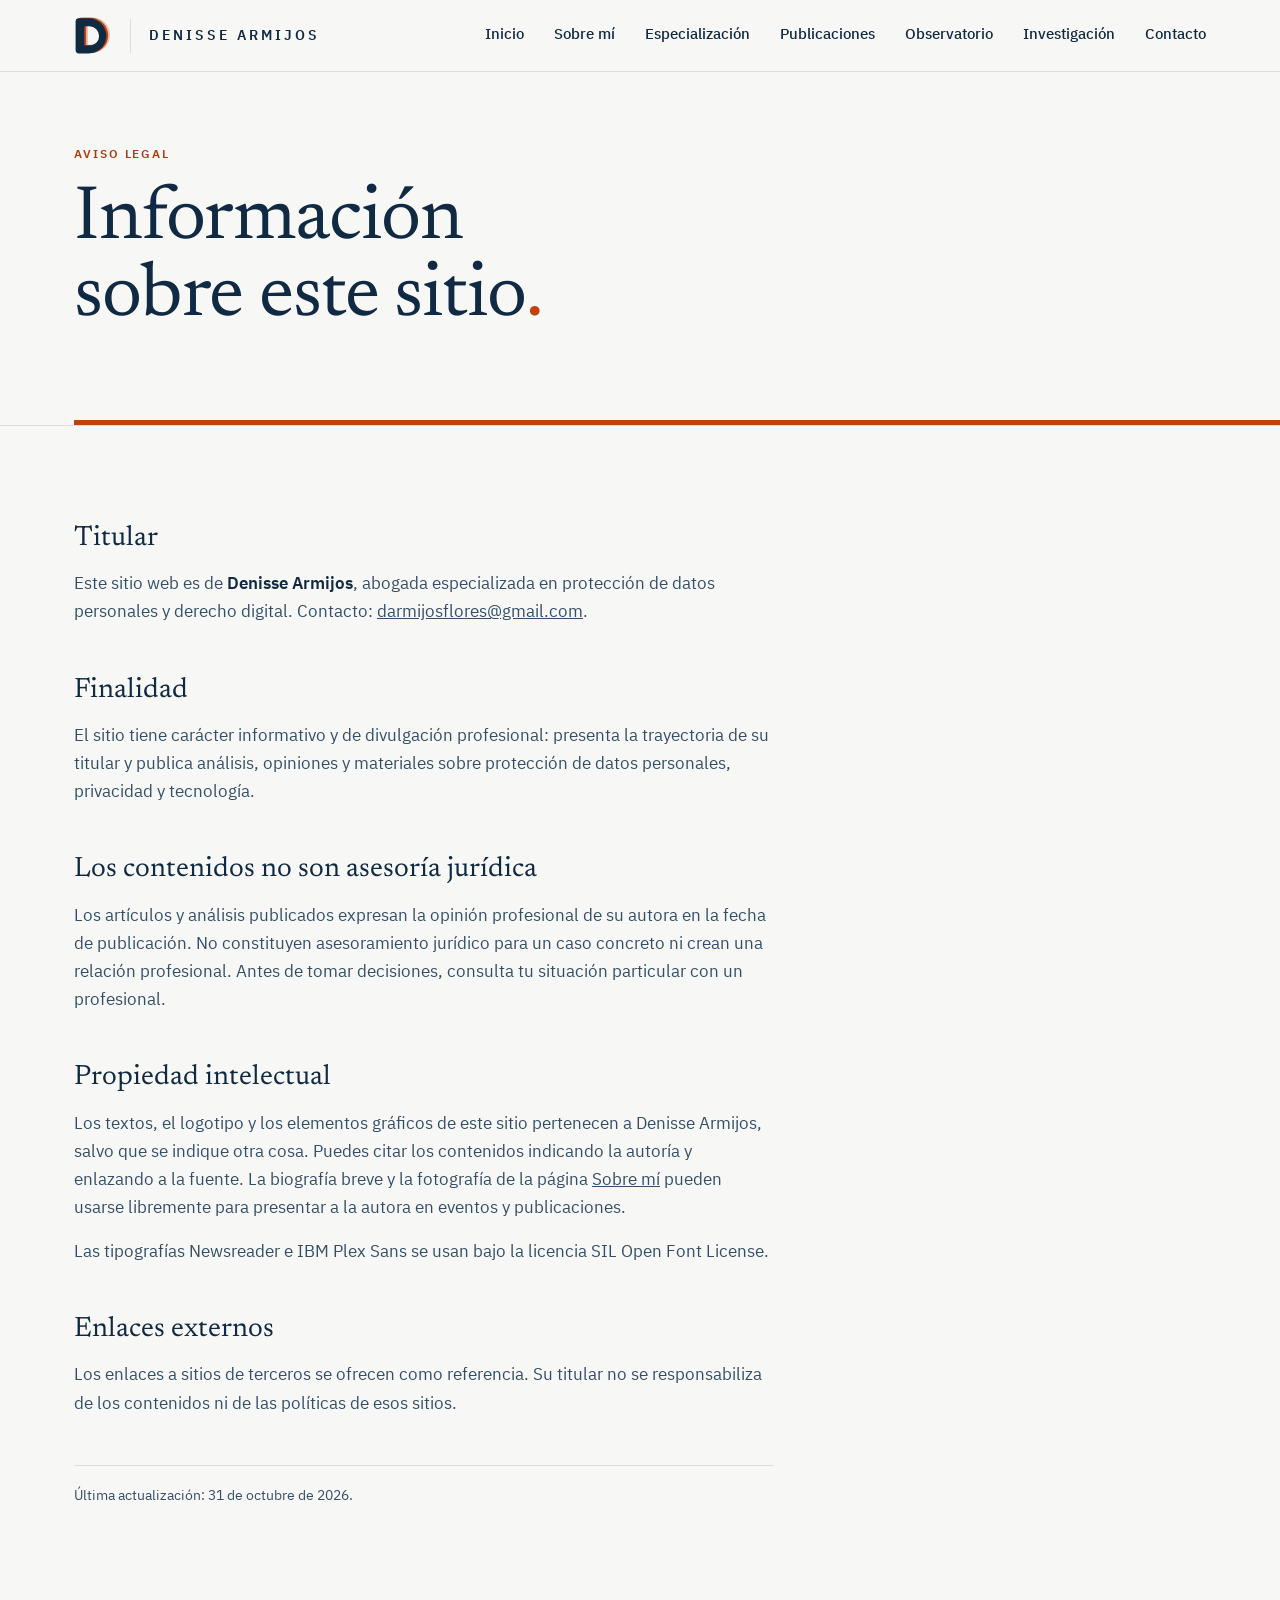
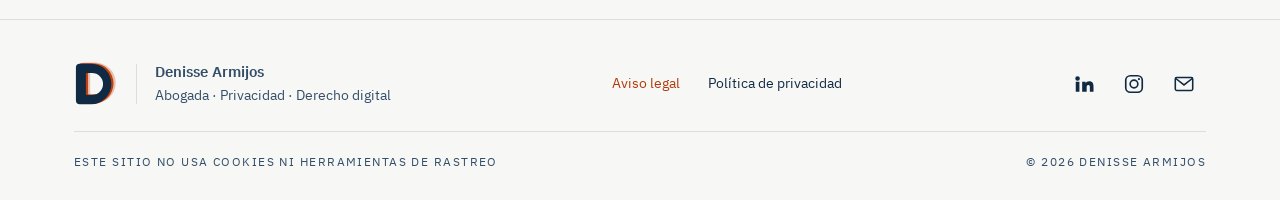
==== aviso-legal.html @ 1ebded06 "Rediseño: páginas separadas por sección y animación al hacer scroll - Nueva portada según la maqueta" ====
<!doctype html>
<html lang="es">
<head>
<meta charset="utf-8">
<meta name="viewport" content="width=device-width, initial-scale=1, viewport-fit=cover">
<title>Aviso legal · Denisse Armijos</title>
<meta name="description" content="Información legal sobre el sitio web de Denisse Armijos: titularidad, finalidad, propiedad intelectual y enlaces.">
<meta name="author" content="Denisse Armijos">
<meta name="theme-color" content="#102A43">
<meta property="og:type" content="website">
<meta property="og:title" content="Aviso legal · Denisse Armijos">
<meta property="og:description" content="Información legal sobre el sitio web de Denisse Armijos: titularidad, finalidad, propiedad intelectual y enlaces.">
<meta property="og:url" content="https://darmijosflores.github.io/aviso-legal.html">
<meta property="og:image" content="https://darmijosflores.github.io/og-image.png">
<meta property="og:locale" content="es_EC">
<meta name="twitter:card" content="summary_large_image">
<link rel="canonical" href="https://darmijosflores.github.io/aviso-legal.html">
<link rel="stylesheet" href="fonts.css">
<link rel="stylesheet" href="styles.css">
<link rel="icon" href="favicon.svg" type="image/svg+xml">
<link rel="apple-touch-icon" href="apple-touch-icon.png">
<script>if('IntersectionObserver' in window && !matchMedia('(prefers-reduced-motion: reduce)').matches) document.documentElement.classList.add('anim');</script>
<style>.legal-doc { max-width: 70ch; }
.legal-doc h2 { font-family: var(--display); font-weight: 400; font-size: 28px; line-height: 1.2; margin: 48px 0 14px; }
.legal-doc h2:first-child { margin-top: 0; }
.legal-doc p, .legal-doc li { color: var(--texto-2); }
.legal-doc p { margin: 0 0 16px; }
.legal-doc ul { margin: 0 0 16px; padding-left: 20px; }
.legal-doc strong { color: var(--tinta); font-weight: 600; }
.legal-doc .upd { font-size: 14px; margin-top: 48px; padding-top: 18px; border-top: 1px solid var(--niebla); }
.summary { background: var(--blanco); border: 1px solid var(--niebla); border-left: 4px solid var(--senal); padding: 24px 28px; margin-bottom: 48px; }
.summary .kicker { display: block; margin-bottom: 10px; }
.summary ul { margin: 0; padding-left: 20px; }
.summary li { color: var(--tinta); margin-bottom: 6px; }
</style>
</head>
<body>
<svg width="0" height="0" style="position:absolute" aria-hidden="true">
  <symbol id="logo-d" viewBox="90 68 245 252">
    <path style="fill:var(--d2,#E7C0AF)" fill-rule="evenodd" transform="translate(24,-6)" d="M122 83 H185 A113.5 113.5 0 0 1 185 310 H122 A22 22 0 0 1 100 288 V105 A22 22 0 0 1 122 83 Z M162 135 H190 A62 62 0 0 1 190 259 H162 A6 6 0 0 1 156 253 V141 A6 6 0 0 1 162 135 Z"/>
    <path style="fill:var(--d1,#C2410C)" fill-rule="evenodd" transform="translate(12,-3)" d="M122 83 H185 A113.5 113.5 0 0 1 185 310 H122 A22 22 0 0 1 100 288 V105 A22 22 0 0 1 122 83 Z M162 135 H190 A62 62 0 0 1 190 259 H162 A6 6 0 0 1 156 253 V141 A6 6 0 0 1 162 135 Z"/>
    <path fill="currentColor" fill-rule="evenodd" d="M122 83 H185 A113.5 113.5 0 0 1 185 310 H122 A22 22 0 0 1 100 288 V105 A22 22 0 0 1 122 83 Z M162 135 H190 A62 62 0 0 1 190 259 H162 A6 6 0 0 1 156 253 V141 A6 6 0 0 1 162 135 Z"/>
  </symbol>
  <symbol id="arrow" viewBox="0 0 28 14"><path d="M0 7h26M20 1l6 6-6 6" fill="none" stroke="currentColor" stroke-width="1.6"/></symbol>
  <symbol id="cal" viewBox="0 0 18 18"><rect x="1.5" y="3" width="15" height="13" fill="none" stroke="currentColor" stroke-width="1.3"/><path d="M1.5 7h15M5.5 1v4M12.5 1v4" stroke="currentColor" stroke-width="1.3"/></symbol>
  <symbol id="mail" viewBox="0 0 24 24"><rect x="2.5" y="5" width="19" height="14" rx="1.5" fill="none" stroke="currentColor" stroke-width="1.7"/><path d="M3 6l9 7 9-7" fill="none" stroke="currentColor" stroke-width="1.7"/></symbol>
  <symbol id="linkedin" viewBox="0 0 24 24"><path fill="currentColor" d="M4.98 3.5a2.5 2.5 0 1 1 0 5 2.5 2.5 0 0 1 0-5zM3 9.5h4v11H3zM10 9.5h3.8v1.6h.06c.53-1 1.83-2.06 3.76-2.06 4.02 0 4.76 2.6 4.76 6v5.46h-4v-4.84c0-1.16-.02-2.64-1.6-2.64-1.62 0-1.86 1.26-1.86 2.56v4.92H10z"/></symbol>
  <symbol id="instagram" viewBox="0 0 24 24"><rect x="3" y="3" width="18" height="18" rx="5" fill="none" stroke="currentColor" stroke-width="1.8"/><circle cx="12" cy="12" r="4.2" fill="none" stroke="currentColor" stroke-width="1.8"/><circle cx="17.4" cy="6.6" r="1.2" fill="currentColor"/></symbol>
  <symbol id="copy" viewBox="0 0 24 24"><rect x="8" y="8" width="13" height="13" fill="none" stroke="currentColor" stroke-width="1.7"/><path d="M16 8V3H3v13h5" fill="none" stroke="currentColor" stroke-width="1.7"/></symbol>
  <symbol id="i-datos-personales" viewBox="0 0 100 100"><g style="fill:var(--ic-fill,#C2410C)" transform="translate(3,-3)"><rect x="24" y="38" width="24" height="28" rx="4"/></g><g style="fill:none;stroke:var(--ic-line,#102A43);stroke-width:4.5;stroke-linecap:round;stroke-linejoin:round"><rect x="16" y="26" width="68" height="48" rx="8"/><circle cx="36" cy="45" r="7"/><path d="M26 64 Q36 52 46 64"/><path d="M57 42 H74 M57 52 H74 M57 62 H67"/></g></symbol>
  <symbol id="i-politica-por-capas" viewBox="0 0 100 100"><g style="fill:var(--ic-fill,#C2410C)" transform="translate(3,-3)"><rect x="34" y="18" width="40" height="50" rx="6"/></g><g style="fill:none;stroke:var(--ic-line,#102A43);stroke-width:4.5;stroke-linecap:round;stroke-linejoin:round"><path d="M34 26 V24 a6 6 0 0 1 6 -6 H68 a6 6 0 0 1 6 6 V62 a6 6 0 0 1 -6 6 H66"/><rect x="26" y="26" width="40" height="54" rx="6"/><path d="M34 40 H58 M34 50 H58 M34 60 H50"/></g></symbol>
  <symbol id="i-base-legal" viewBox="0 0 100 100"><g style="fill:var(--ic-fill,#C2410C)" transform="translate(3,-3)"><rect x="30" y="62" width="40" height="18" rx="4"/></g><g style="fill:none;stroke:var(--ic-line,#102A43);stroke-width:4.5;stroke-linecap:round;stroke-linejoin:round"><path d="M64 16 H32 a6 6 0 0 0 -6 6 V78 a6 6 0 0 0 6 6 H68 a6 6 0 0 0 6 -6 V26 Z M64 16 V26 H74"/><path d="M56 30 C54 26 44 26 44 31 C44 36 56 36 56 41 C56 45 52 47 48 47"/><path d="M44 54 C46 58 56 58 56 53 C56 48 44 48 44 43 C44 39 48 37 52 37"/><path d="M36 72 H64"/></g></symbol>
  <symbol id="i-evidencia" viewBox="0 0 100 100"><g style="fill:var(--ic-fill,#C2410C)" transform="translate(3,-3)"><circle cx="51" cy="54" r="15"/></g><g style="fill:none;stroke:var(--ic-line,#102A43);stroke-width:4.5;stroke-linecap:round;stroke-linejoin:round"><path d="M16 76 V28 a6 6 0 0 1 6 -6 H38 L46 30 H78 a6 6 0 0 1 6 6 V76 a6 6 0 0 1 -6 6 H22 a6 6 0 0 1 -6 -6 Z"/><path d="M40 54 L48 62 L64 44"/></g></symbol>
  <symbol id="i-evaluacion-de-impacto" viewBox="0 0 100 100"><g style="fill:var(--ic-fill,#C2410C)" transform="translate(3,-3)"><path d="M50 68 L18 68 A32 32 0 0 1 27.4 45.4 Z"/></g><g style="fill:none;stroke:var(--ic-line,#102A43);stroke-width:4.5;stroke-linecap:round;stroke-linejoin:round"><path d="M18 68 A32 32 0 0 1 82 68"/><path d="M50 68 L68 42"/><circle cx="50" cy="68" r="4"/><path d="M50 36 V42 M73 45 L69 49"/></g></symbol>
  <symbol id="i-riesgo" viewBox="0 0 100 100"><g style="fill:var(--ic-fill,#C2410C)" transform="translate(3,-3)"><path d="M32 60 H68 L78 78 H22 Z"/></g><g style="fill:none;stroke:var(--ic-line,#102A43);stroke-width:4.5;stroke-linecap:round;stroke-linejoin:round"><path d="M50 16 L86 80 H14 Z"/><path d="M50 38 V56 M50 68 V68.5"/></g></symbol>
  <symbol id="i-contrato-con-encargado" viewBox="0 0 100 100"><g style="fill:var(--ic-fill,#C2410C)" transform="translate(3,-3)"><rect x="54" y="30" width="32" height="44" rx="5"/></g><g style="fill:none;stroke:var(--ic-line,#102A43);stroke-width:4.5;stroke-linecap:round;stroke-linejoin:round"><rect x="14" y="26" width="32" height="44" rx="5"/><rect x="54" y="30" width="32" height="44" rx="5"/><path d="M21 38 H39 M21 47 H39 M61 42 H79 M61 51 H79"/><path d="M38 62 Q50 80 62 66"/></g></symbol>
  <symbol id="i-inteligencia-artificial" viewBox="0 0 100 100"><g style="fill:var(--ic-fill,#C2410C)" transform="translate(3,-3)"><rect x="30" y="30" width="40" height="40" rx="6"/></g><g style="fill:none;stroke:var(--ic-line,#102A43);stroke-width:4.5;stroke-linecap:round;stroke-linejoin:round"><rect x="30" y="30" width="40" height="40" rx="6"/><rect x="41" y="41" width="18" height="18" rx="3"/><path d="M40 30 V20 M50 30 V20 M60 30 V20 M40 70 V80 M50 70 V80 M60 70 V80 M30 40 H20 M30 50 H20 M30 60 H20 M70 40 H80 M70 50 H80 M70 60 H80"/></g></symbol>
  <symbol id="i-ciberseguridad" viewBox="0 0 100 100"><g style="fill:var(--ic-fill,#C2410C)" transform="translate(3,-3)"><circle cx="34" cy="50" r="14"/></g><g style="fill:none;stroke:var(--ic-line,#102A43);stroke-width:4.5;stroke-linecap:round;stroke-linejoin:round"><circle cx="34" cy="50" r="14"/><circle cx="34" cy="50" r="4"/><path d="M48 50 H84 M72 50 V62 M82 50 V58"/></g></symbol>
  <symbol id="i-conectividad" viewBox="0 0 100 100"><g style="fill:var(--ic-fill,#C2410C)" transform="translate(3,-3)"><path d="M45 58 L40 80 H60 L55 58 Z"/></g><g style="fill:none;stroke:var(--ic-line,#102A43);stroke-width:4.5;stroke-linecap:round;stroke-linejoin:round"><circle cx="50" cy="34" r="5"/><path d="M50 40 L38 84 M50 40 L62 84 M42 70 H58"/><path d="M38 22 C32 28 32 40 38 46 M30 15 C20 25 20 43 30 53 M62 22 C68 28 68 40 62 46 M70 15 C80 25 80 43 70 53"/></g></symbol>
  <symbol id="i-resolucion-de-autoridad" viewBox="0 0 100 100"><g style="fill:var(--ic-fill,#C2410C)" transform="translate(3,-3)"><circle cx="62" cy="68" r="11"/></g><g style="fill:none;stroke:var(--ic-line,#102A43);stroke-width:4.5;stroke-linecap:round;stroke-linejoin:round"><path d="M64 16 H32 a6 6 0 0 0 -6 6 V78 a6 6 0 0 0 6 6 H68 a6 6 0 0 0 6 -6 V26 Z M64 16 V26 H74"/><path d="M34 34 H56 M34 44 H66 M34 54 H58"/><circle cx="62" cy="68" r="11"/><path d="M57 68 L61 72 L68 64"/></g></symbol>
  <symbol id="i-analisis" viewBox="0 0 100 100"><g style="fill:var(--ic-fill,#C2410C)" transform="translate(3,-3)"><circle cx="42" cy="42" r="18"/></g><g style="fill:none;stroke:var(--ic-line,#102A43);stroke-width:4.5;stroke-linecap:round;stroke-linejoin:round"><circle cx="42" cy="42" r="22"/><path d="M58 58 L82 82 M32 38 a11 11 0 0 1 11 -9"/></g></symbol>
</svg>

<a class="skip" href="#contenido">Saltar al contenido</a>
<header class="site" id="top">
  <div class="wrap">
    <a class="brand" href="./" aria-label="Denisse Armijos, inicio">
      <svg class="mark" aria-hidden="true"><use href="#logo-d"/></svg>
      <span class="sep" aria-hidden="true"></span>
      <span class="name">Denisse Armijos</span>
    </a>
    <nav class="main" aria-label="Principal">
      <a href="./">Inicio</a>
      <a href="perfil.html">Sobre mí</a>
      <a href="especializacion.html">Especialización</a>
      <a href="publicaciones.html">Publicaciones</a>
      <a href="observatorio.html">Observatorio</a>
      <a href="investigacion.html">Investigación</a>
      <a href="contacto.html">Contacto</a>
    </nav>
    <button class="menu-btn" id="menu-btn" type="button" aria-label="Abrir menú" aria-expanded="false" aria-controls="mobile-nav">
      <svg viewBox="0 0 28 20" aria-hidden="true"><path d="M0 1h28M0 10h28M0 19h28" stroke="currentColor" stroke-width="2"/></svg>
    </button>
  </div>
  <nav class="mobile-nav" id="mobile-nav" aria-label="Menú móvil">
    <div class="wrap">
      <a href="./">Inicio</a>
      <a href="perfil.html">Sobre mí</a>
      <a href="especializacion.html">Especialización</a>
      <a href="publicaciones.html">Publicaciones</a>
      <a href="observatorio.html">Observatorio</a>
      <a href="investigacion.html">Investigación</a>
      <a href="contacto.html">Contacto</a>
    </div>
  </nav>
</header>

<main id="contenido">
<section class="masthead">
    <div class="wrap">
      <span class="kicker">Aviso legal</span>
      <h1>Información sobre este sitio<span class="punto">.</span></h1>
    </div>
    <div class="rule" aria-hidden="true"></div>
  </section>

  <section class="sec">
    <div class="wrap">
      <div class="legal-doc">
        <h2>Titular</h2>
        <p>Este sitio web es de <strong>Denisse Armijos</strong>, abogada especializada en protección de datos personales y derecho digital. Contacto: <a href="mailto:darmijosflores@gmail.com">darmijosflores@gmail.com</a>.</p>

        <h2>Finalidad</h2>
        <p>El sitio tiene carácter informativo y de divulgación profesional: presenta la trayectoria de su titular y publica análisis, opiniones y materiales sobre protección de datos personales, privacidad y tecnología.</p>

        <h2>Los contenidos no son asesoría jurídica</h2>
        <p>Los artículos y análisis publicados expresan la opinión profesional de su autora en la fecha de publicación. No constituyen asesoramiento jurídico para un caso concreto ni crean una relación profesional. Antes de tomar decisiones, consulta tu situación particular con un profesional.</p>

        <h2>Propiedad intelectual</h2>
        <p>Los textos, el logotipo y los elementos gráficos de este sitio pertenecen a Denisse Armijos, salvo que se indique otra cosa. Puedes citar los contenidos indicando la autoría y enlazando a la fuente. La biografía breve y la fotografía de la página <a href="perfil.html#medios">Sobre mí</a> pueden usarse libremente para presentar a la autora en eventos y publicaciones.</p>
        <p>Las tipografías Newsreader e IBM Plex Sans se usan bajo la licencia SIL Open Font License.</p>

        <h2>Enlaces externos</h2>
        <p>Los enlaces a sitios de terceros se ofrecen como referencia. Su titular no se responsabiliza de los contenidos ni de las políticas de esos sitios.</p>

        <p class="upd">Última actualización: 31 de octubre de 2026.</p>
      </div>
    </div>
  </section>
</main>

<footer class="site">
  <div class="wrap">
    <a class="f-brand" href="./" aria-label="Denisse Armijos, inicio">
      <svg class="mark" aria-hidden="true"><use href="#logo-d"/></svg>
      <span class="sep" aria-hidden="true"></span>
      <span><strong>Denisse Armijos</strong><span>Abogada · Privacidad · Derecho digital</span></span>
    </a>
    <nav class="f-links" aria-label="Información legal">
      <a href="aviso-legal.html" aria-current="page">Aviso legal</a>
      <a href="privacidad.html">Política de privacidad</a>
    </nav>
    <div class="f-social">
      <a href="https://www.linkedin.com/in/darmijos/" target="_blank" rel="noopener" aria-label="LinkedIn de Denisse Armijos"><svg aria-hidden="true"><use href="#linkedin"/></svg></a>
      <a href="https://www.instagram.com/denissearmijospdp/" target="_blank" rel="noopener" aria-label="Instagram de Denisse Armijos"><svg aria-hidden="true"><use href="#instagram"/></svg></a>
      <a href="mailto:darmijosflores@gmail.com" aria-label="Escribir a Denisse Armijos"><svg aria-hidden="true"><use href="#mail"/></svg></a>
    </div>
    <div class="f-note"><span>Este sitio no usa cookies ni herramientas de rastreo</span><span>© 2026 Denisse Armijos</span></div>
  </div>
</footer>

<script src="site.js" defer></script>
</body>
</html>
---- fonts.css ----
/* Tipografías alojadas en el propio sitio: no se conecta a servicios de terceros. Licencia SIL Open Font License 1.1. */
@font-face {
  font-family: 'Newsreader';
  font-style: normal;
  font-weight: 400;
  font-display: swap;
  src: url(fonts/newsreader-latin-ext-400-normal.woff2) format('woff2');
  unicode-range: U+0100-02AF,U+0304,U+0308,U+0329,U+1E00-1E9F,U+1EF2-1EFF,U+2020,U+20A0-20AB,U+20AD-20C0,U+2113,U+2C60-2C7F,U+A720-A7FF;
}
@font-face {
  font-family: 'Newsreader';
  font-style: normal;
  font-weight: 400;
  font-display: swap;
  src: url(fonts/newsreader-latin-400-normal.woff2) format('woff2');
  unicode-range: U+0000-00FF,U+0131,U+0152-0153,U+02BB-02BC,U+02C6,U+02DA,U+02DC,U+0304,U+0308,U+0329,U+2000-206F,U+2074,U+20AC,U+2122,U+2191,U+2193,U+2212,U+2215,U+FEFF,U+FFFD;
}
@font-face {
  font-family: 'Newsreader';
  font-style: normal;
  font-weight: 500;
  font-display: swap;
  src: url(fonts/newsreader-latin-ext-500-normal.woff2) format('woff2');
  unicode-range: U+0100-02AF,U+0304,U+0308,U+0329,U+1E00-1E9F,U+1EF2-1EFF,U+2020,U+20A0-20AB,U+20AD-20C0,U+2113,U+2C60-2C7F,U+A720-A7FF;
}
@font-face {
  font-family: 'Newsreader';
  font-style: normal;
  font-weight: 500;
  font-display: swap;
  src: url(fonts/newsreader-latin-500-normal.woff2) format('woff2');
  unicode-range: U+0000-00FF,U+0131,U+0152-0153,U+02BB-02BC,U+02C6,U+02DA,U+02DC,U+0304,U+0308,U+0329,U+2000-206F,U+2074,U+20AC,U+2122,U+2191,U+2193,U+2212,U+2215,U+FEFF,U+FFFD;
}
@font-face {
  font-family: 'Newsreader';
  font-style: normal;
  font-weight: 600;
  font-display: swap;
  src: url(fonts/newsreader-latin-ext-600-normal.woff2) format('woff2');
  unicode-range: U+0100-02AF,U+0304,U+0308,U+0329,U+1E00-1E9F,U+1EF2-1EFF,U+2020,U+20A0-20AB,U+20AD-20C0,U+2113,U+2C60-2C7F,U+A720-A7FF;
}
@font-face {
  font-family: 'Newsreader';
  font-style: normal;
  font-weight: 600;
  font-display: swap;
  src: url(fonts/newsreader-latin-600-normal.woff2) format('woff2');
  unicode-range: U+0000-00FF,U+0131,U+0152-0153,U+02BB-02BC,U+02C6,U+02DA,U+02DC,U+0304,U+0308,U+0329,U+2000-206F,U+2074,U+20AC,U+2122,U+2191,U+2193,U+2212,U+2215,U+FEFF,U+FFFD;
}
@font-face {
  font-family: 'Newsreader';
  font-style: italic;
  font-weight: 400;
  font-display: swap;
  src: url(fonts/newsreader-latin-ext-400-italic.woff2) format('woff2');
  unicode-range: U+0100-02AF,U+0304,U+0308,U+0329,U+1E00-1E9F,U+1EF2-1EFF,U+2020,U+20A0-20AB,U+20AD-20C0,U+2113,U+2C60-2C7F,U+A720-A7FF;
}
@font-face {
  font-family: 'Newsreader';
  font-style: italic;
  font-weight: 400;
  font-display: swap;
  src: url(fonts/newsreader-latin-400-italic.woff2) format('woff2');
  unicode-range: U+0000-00FF,U+0131,U+0152-0153,U+02BB-02BC,U+02C6,U+02DA,U+02DC,U+0304,U+0308,U+0329,U+2000-206F,U+2074,U+20AC,U+2122,U+2191,U+2193,U+2212,U+2215,U+FEFF,U+FFFD;
}
@font-face {
  font-family: 'Newsreader';
  font-style: italic;
  font-weight: 500;
  font-display: swap;
  src: url(fonts/newsreader-latin-ext-500-italic.woff2) format('woff2');
  unicode-range: U+0100-02AF,U+0304,U+0308,U+0329,U+1E00-1E9F,U+1EF2-1EFF,U+2020,U+20A0-20AB,U+20AD-20C0,U+2113,U+2C60-2C7F,U+A720-A7FF;
}
@font-face {
  font-family: 'Newsreader';
  font-style: italic;
  font-weight: 500;
  font-display: swap;
  src: url(fonts/newsreader-latin-500-italic.woff2) format('woff2');
  unicode-range: U+0000-00FF,U+0131,U+0152-0153,U+02BB-02BC,U+02C6,U+02DA,U+02DC,U+0304,U+0308,U+0329,U+2000-206F,U+2074,U+20AC,U+2122,U+2191,U+2193,U+2212,U+2215,U+FEFF,U+FFFD;
}
@font-face {
  font-family: 'IBM Plex Sans';
  font-style: normal;
  font-weight: 400;
  font-display: swap;
  src: url(fonts/ibm-plex-sans-latin-ext-400-normal.woff2) format('woff2');
  unicode-range: U+0100-02AF,U+0304,U+0308,U+0329,U+1E00-1E9F,U+1EF2-1EFF,U+2020,U+20A0-20AB,U+20AD-20C0,U+2113,U+2C60-2C7F,U+A720-A7FF;
}
@font-face {
  font-family: 'IBM Plex Sans';
  font-style: normal;
  font-weight: 400;
  font-display: swap;
  src: url(fonts/ibm-plex-sans-latin-400-normal.woff2) format('woff2');
  unicode-range: U+0000-00FF,U+0131,U+0152-0153,U+02BB-02BC,U+02C6,U+02DA,U+02DC,U+0304,U+0308,U+0329,U+2000-206F,U+2074,U+20AC,U+2122,U+2191,U+2193,U+2212,U+2215,U+FEFF,U+FFFD;
}
@font-face {
  font-family: 'IBM Plex Sans';
  font-style: normal;
  font-weight: 500;
  font-display: swap;
  src: url(fonts/ibm-plex-sans-latin-ext-500-normal.woff2) format('woff2');
  unicode-range: U+0100-02AF,U+0304,U+0308,U+0329,U+1E00-1E9F,U+1EF2-1EFF,U+2020,U+20A0-20AB,U+20AD-20C0,U+2113,U+2C60-2C7F,U+A720-A7FF;
}
@font-face {
  font-family: 'IBM Plex Sans';
  font-style: normal;
  font-weight: 500;
  font-display: swap;
  src: url(fonts/ibm-plex-sans-latin-500-normal.woff2) format('woff2');
  unicode-range: U+0000-00FF,U+0131,U+0152-0153,U+02BB-02BC,U+02C6,U+02DA,U+02DC,U+0304,U+0308,U+0329,U+2000-206F,U+2074,U+20AC,U+2122,U+2191,U+2193,U+2212,U+2215,U+FEFF,U+FFFD;
}
@font-face {
  font-family: 'IBM Plex Sans';
  font-style: normal;
  font-weight: 600;
  font-display: swap;
  src: url(fonts/ibm-plex-sans-latin-ext-600-normal.woff2) format('woff2');
  unicode-range: U+0100-02AF,U+0304,U+0308,U+0329,U+1E00-1E9F,U+1EF2-1EFF,U+2020,U+20A0-20AB,U+20AD-20C0,U+2113,U+2C60-2C7F,U+A720-A7FF;
}
@font-face {
  font-family: 'IBM Plex Sans';
  font-style: normal;
  font-weight: 600;
  font-display: swap;
  src: url(fonts/ibm-plex-sans-latin-600-normal.woff2) format('woff2');
  unicode-range: U+0000-00FF,U+0131,U+0152-0153,U+02BB-02BC,U+02C6,U+02DA,U+02DC,U+0304,U+0308,U+0329,U+2000-206F,U+2074,U+20AC,U+2122,U+2191,U+2193,U+2212,U+2215,U+FEFF,U+FFFD;
}
@font-face {
  font-family: 'IBM Plex Sans';
  font-style: italic;
  font-weight: 400;
  font-display: swap;
  src: url(fonts/ibm-plex-sans-latin-ext-400-italic.woff2) format('woff2');
  unicode-range: U+0100-02AF,U+0304,U+0308,U+0329,U+1E00-1E9F,U+1EF2-1EFF,U+2020,U+20A0-20AB,U+20AD-20C0,U+2113,U+2C60-2C7F,U+A720-A7FF;
}
@font-face {
  font-family: 'IBM Plex Sans';
  font-style: italic;
  font-weight: 400;
  font-display: swap;
  src: url(fonts/ibm-plex-sans-latin-400-italic.woff2) format('woff2');
  unicode-range: U+0000-00FF,U+0131,U+0152-0153,U+02BB-02BC,U+02C6,U+02DA,U+02DC,U+0304,U+0308,U+0329,U+2000-206F,U+2074,U+20AC,U+2122,U+2191,U+2193,U+2212,U+2215,U+FEFF,U+FFFD;
}
---- styles.css ----
/* Estilos compartidos — marca Denisse Armijos
   Fondo papel, azul tinta para textos y bloques, un solo acento naranja ladrillo.
   Títulos en Newsreader, textos e interfaz en IBM Plex Sans. */
:root {
  --tinta: #102A43;        /* azul: textos, logotipo, bloques */
  --papel: #F7F7F5;        /* fondos */
  --senal: #C2410C;        /* naranja ladrillo: acento */
  --senal-texto: #B23A0A;  /* naranja para textos pequeños sobre claro */
  --senal-claro: #E8692F;  /* naranja sobre fondo azul */
  --senal-suave: #F4A27A;  /* etiquetas pequeñas sobre fondo azul */
  --niebla: #D9DEE3;       /* líneas y bordes */
  --blanco: #FFFFFF;
  --texto-2: #334E68;      /* texto secundario sobre claro */
  --texto-azul-2: #BCCCDC; /* texto secundario sobre azul */

  --display: "Newsreader", Georgia, "Times New Roman", serif;
  --body: "IBM Plex Sans", Arial, "Helvetica Neue", sans-serif;
  --max: 1180px;
  --gutter: max(24px, env(safe-area-inset-left, 0px));
  color-scheme: light;
}

* { box-sizing: border-box; }
img { max-width: 100%; display: block; }
[hidden] { display: none !important; }
html { scroll-behavior: smooth; }
body { margin: 0; background: var(--papel); color: var(--tinta); font-family: var(--body); font-size: 17px; line-height: 1.65; -webkit-font-smoothing: antialiased; }
a { color: inherit; }
a:focus-visible, button:focus-visible { outline: 2px solid var(--senal); outline-offset: 3px; }
.skip { position: absolute; left: -9999px; top: 0; background: var(--tinta); color: var(--papel); padding: 10px 16px; z-index: 50; }
.skip:focus { left: 16px; top: 16px; }

.wrap { max-width: var(--max); margin: 0 auto; padding-left: max(24px, env(safe-area-inset-left, 0px)); padding-right: max(24px, env(safe-area-inset-right, 0px)); }
@media (max-width: 480px) { .wrap { padding-left: max(16px, env(safe-area-inset-left, 0px)); padding-right: max(16px, env(safe-area-inset-right, 0px)); } }

.kicker { font-family: var(--body); font-size: 12px; font-weight: 600; letter-spacing: .16em; text-transform: uppercase; color: var(--senal-texto); }
.date { display: inline-flex; align-items: center; gap: 10px; font-size: 13px; font-weight: 600; letter-spacing: .14em; text-transform: uppercase; color: var(--texto-2); }
.date svg { width: 18px; height: 18px; flex: none; }

/* Isotipo e iconos: sus colores se controlan con variables */
.mark { --d1: var(--senal); --d2: #E7C0AF; color: var(--tinta); }
.mark.on-dark { --d1: var(--senal); --d2: #69362A; color: var(--papel); }
.ico { width: 56px; height: 56px; flex: none; --ic-line: var(--tinta); --ic-fill: var(--senal); }

/* Enlace con flecha */
.more { display: inline-flex; align-items: center; gap: 12px; text-decoration: none; font-size: 15px; font-weight: 500; color: var(--senal-texto); border-bottom: 1px solid currentColor; padding-bottom: 3px; }
.more svg { width: 22px; height: 12px; transition: transform .2s; }
.more:hover svg { transform: translateX(4px); }
.on-blue .more, .more.light { color: var(--senal-suave); }

/* Botones */
.btn { font-family: var(--body); display: inline-flex; align-items: center; gap: 12px; font-size: 15px; font-weight: 600; text-decoration: none; background: var(--senal); color: var(--blanco); border: 1px solid var(--senal); padding: 14px 22px; cursor: pointer; }
.btn:hover { background: var(--senal-texto); border-color: var(--senal-texto); }
.btn.line { background: transparent; color: var(--tinta); border-color: var(--tinta); }
.btn.line:hover { background: var(--tinta); color: var(--papel); }
.btn.ghost { background: transparent; color: var(--papel); border-color: rgba(247,247,245,.75); }
.btn.ghost:hover { background: var(--papel); color: var(--tinta); }
.btn svg { width: 18px; height: 18px; flex: none; }
.btn svg.arr { width: 20px; height: 11px; }

/* ---------- Cabecera ---------- */
header.site { position: sticky; top: env(safe-area-inset-top, 0px); z-index: 30; background: var(--papel); border-bottom: 1px solid var(--niebla); }
header.site .wrap { display: flex; align-items: center; gap: 32px; padding-block: 16px; }
.brand { display: flex; align-items: center; gap: 18px; text-decoration: none; flex: none; }
.brand svg { width: 38px; height: 39px; }
.brand .sep { width: 1px; height: 34px; background: var(--niebla); }
.brand .name { font-family: var(--body); font-weight: 600; font-size: 14px; letter-spacing: .22em; text-transform: uppercase; white-space: nowrap; }
nav.main { display: flex; gap: 30px; margin-left: auto; }
nav.main a { white-space: nowrap; font-size: 15px; font-weight: 500; text-decoration: none; padding-block: 6px; border-bottom: 2px solid transparent; transition: color .2s, border-color .2s; }
nav.main a:hover { color: var(--senal-texto); }
nav.main a[aria-current] { color: var(--senal-texto); border-bottom-color: var(--senal); }
.menu-btn { display: none; background: none; border: 0; padding: 10px; margin: -6px -6px -6px auto; cursor: pointer; color: var(--tinta); }
.menu-btn svg { width: 28px; height: 20px; }
.mobile-nav { display: none; }
@media (max-width: 1100px) {
  nav.main { display: none; }
  .menu-btn { display: block; }
  .mobile-nav { border-top: 1px solid var(--niebla); }
  .mobile-nav.open { display: block; }
  .mobile-nav .wrap { display: grid; gap: 2px; padding-block: 10px 22px; }
  .mobile-nav a { font-family: var(--display); font-size: 24px; text-decoration: none; padding-block: 7px; }
  .mobile-nav a[aria-current] { color: var(--senal-texto); }
}
@media (max-width: 420px) { .brand { gap: 12px; } .brand svg { width: 32px; height: 33px; } .brand .name { font-size: 12px; letter-spacing: .18em; } }

/* ---------- Portada de páginas interiores ---------- */
.masthead { border-bottom: 1px solid var(--niebla); position: relative; overflow: hidden; }
.masthead .wrap { padding-block: 72px 88px; position: relative; }
.masthead .kicker { display: block; margin-bottom: 18px; }
.masthead h1 { font-family: var(--display); font-weight: 400; font-size: clamp(42px, 6vw, 76px); line-height: 1.02; letter-spacing: -.015em; margin: 0; max-width: 18ch; text-wrap: balance; }
.masthead h1 .punto { color: var(--senal); }
.masthead .intro { font-size: clamp(17px, 1.6vw, 20px); line-height: 1.55; color: var(--texto-2); max-width: 58ch; margin: 24px 0 0; }
.masthead .rule { position: absolute; left: var(--rule-left, 24px); right: 0; bottom: 0; height: 5px; background: var(--senal); }
@media (min-width: 1228px) { .masthead .rule { --rule-left: calc((100vw - var(--max)) / 2 + 24px); } }
@media (max-width: 640px) { .masthead .wrap { padding-block: 48px 64px; } .masthead .rule { height: 4px; --rule-left: 16px; } }

/* ---------- Encabezados de sección ---------- */
.sec { padding-block: 96px; }
.sec-head { display: flex; align-items: flex-end; justify-content: space-between; gap: 20px 32px; flex-wrap: wrap; margin-bottom: 44px; }
.sec-head .kicker { display: block; margin-bottom: 12px; }
.sec-head h2, .h2 { font-family: var(--display); font-weight: 400; font-size: clamp(32px, 3.8vw, 46px); line-height: 1.08; letter-spacing: -.01em; margin: 0; text-wrap: balance; }
@media (max-width: 640px) { .sec { padding-block: 64px; } .sec-head { margin-bottom: 32px; } }

/* ---------- Tarjetas de área ---------- */
.areas { display: grid; grid-template-columns: repeat(3, minmax(0, 1fr)); gap: 20px; }
.area { background: var(--blanco); border: 1px solid var(--niebla); padding: 26px 26px 28px; display: grid; grid-template-columns: 56px minmax(0, 1fr); gap: 4px 20px; align-content: start; min-width: 0; transition: border-color .2s, transform .2s; }
.area .ico { grid-row: span 2; }
.area h3 { font-family: var(--display); font-weight: 500; font-size: 23px; line-height: 1.18; margin: 0; text-wrap: balance; }
.area p { margin: 6px 0 0; font-size: 15px; line-height: 1.55; color: var(--texto-2); }
.area.dark { background: var(--tinta); border-color: var(--tinta); color: var(--papel); }
.area.dark .ico { --ic-line: var(--papel); --ic-fill: var(--senal-claro); }
.area.dark p { color: var(--texto-azul-2); }
a.area { text-decoration: none; }
a.area:hover { border-color: var(--senal); transform: translateY(-2px); }
@media (max-width: 980px) { .areas { grid-template-columns: repeat(2, minmax(0, 1fr)); } }
@media (max-width: 600px) { .areas { grid-template-columns: 1fr; gap: 14px; } .area { padding: 22px; grid-template-columns: 48px minmax(0, 1fr); } .area .ico { width: 48px; height: 48px; } }

/* ---------- Banda "Conversemos" ---------- */
.talk { background: var(--tinta); color: var(--papel); }
.talk .wrap { display: grid; grid-template-columns: auto 1px minmax(0, 1fr) auto; gap: 48px; align-items: center; padding-block: 56px; }
.talk h2 { font-family: var(--display); font-weight: 400; font-size: clamp(36px, 4.4vw, 52px); line-height: 1; letter-spacing: -.01em; margin: 0; }
.talk .sep { align-self: stretch; background: rgba(247,247,245,.35); }
.talk p { margin: 0; color: var(--texto-azul-2); max-width: 52ch; font-size: 16px; }
@media (max-width: 860px) { .talk .wrap { grid-template-columns: 1fr; gap: 20px; padding-block: 48px; } .talk .sep { display: none; } .talk .btn { justify-self: start; } }

/* ---------- Pie ---------- */
footer.site { background: var(--papel); border-top: 1px solid var(--niebla); }
footer.site .wrap { display: flex; align-items: center; justify-content: space-between; flex-wrap: wrap; gap: 24px 40px; padding-block: 40px 28px; }
.f-brand { display: flex; align-items: center; gap: 18px; text-decoration: none; }
.f-brand svg { width: 44px; height: 45px; }
.f-brand .sep { width: 1px; height: 40px; background: var(--niebla); }
.f-brand strong { display: block; font-weight: 600; font-size: 15px; }
.f-brand span { display: block; font-size: 14px; color: var(--texto-2); }
.f-links { display: flex; gap: 28px; flex-wrap: wrap; font-size: 14px; }
.f-links a { text-decoration: none; }
.f-links a:hover, .f-links a[aria-current] { color: var(--senal-texto); }
.f-social { display: flex; gap: 6px; }
.f-social a { width: 44px; height: 44px; display: grid; place-items: center; color: var(--tinta); }
.f-social a:hover { color: var(--senal-texto); }
.f-social svg { width: 22px; height: 22px; }
.f-note { flex-basis: 100%; display: flex; justify-content: space-between; flex-wrap: wrap; gap: 8px 24px; border-top: 1px solid var(--niebla); padding-top: 20px; font-size: 12px; letter-spacing: .12em; text-transform: uppercase; color: var(--texto-2); }

/* ---------- Animación al hacer scroll ----------
   Solo se activa con JavaScript y si la persona no pidió reducir el movimiento;
   sin eso, todo el contenido se ve desde el principio. */
.anim [data-reveal] { opacity: 0; transform: translateY(28px); transition: opacity .8s cubic-bezier(.2,.7,.2,1), transform .8s cubic-bezier(.2,.7,.2,1); transition-delay: var(--d, 0s); }
.anim [data-reveal].in { opacity: 1; transform: none; }
@media (prefers-reduced-motion: reduce) {
  html { scroll-behavior: auto; }
  * { transition: none !important; animation: none !important; }
  .anim [data-reveal] { opacity: 1; transform: none; }
}
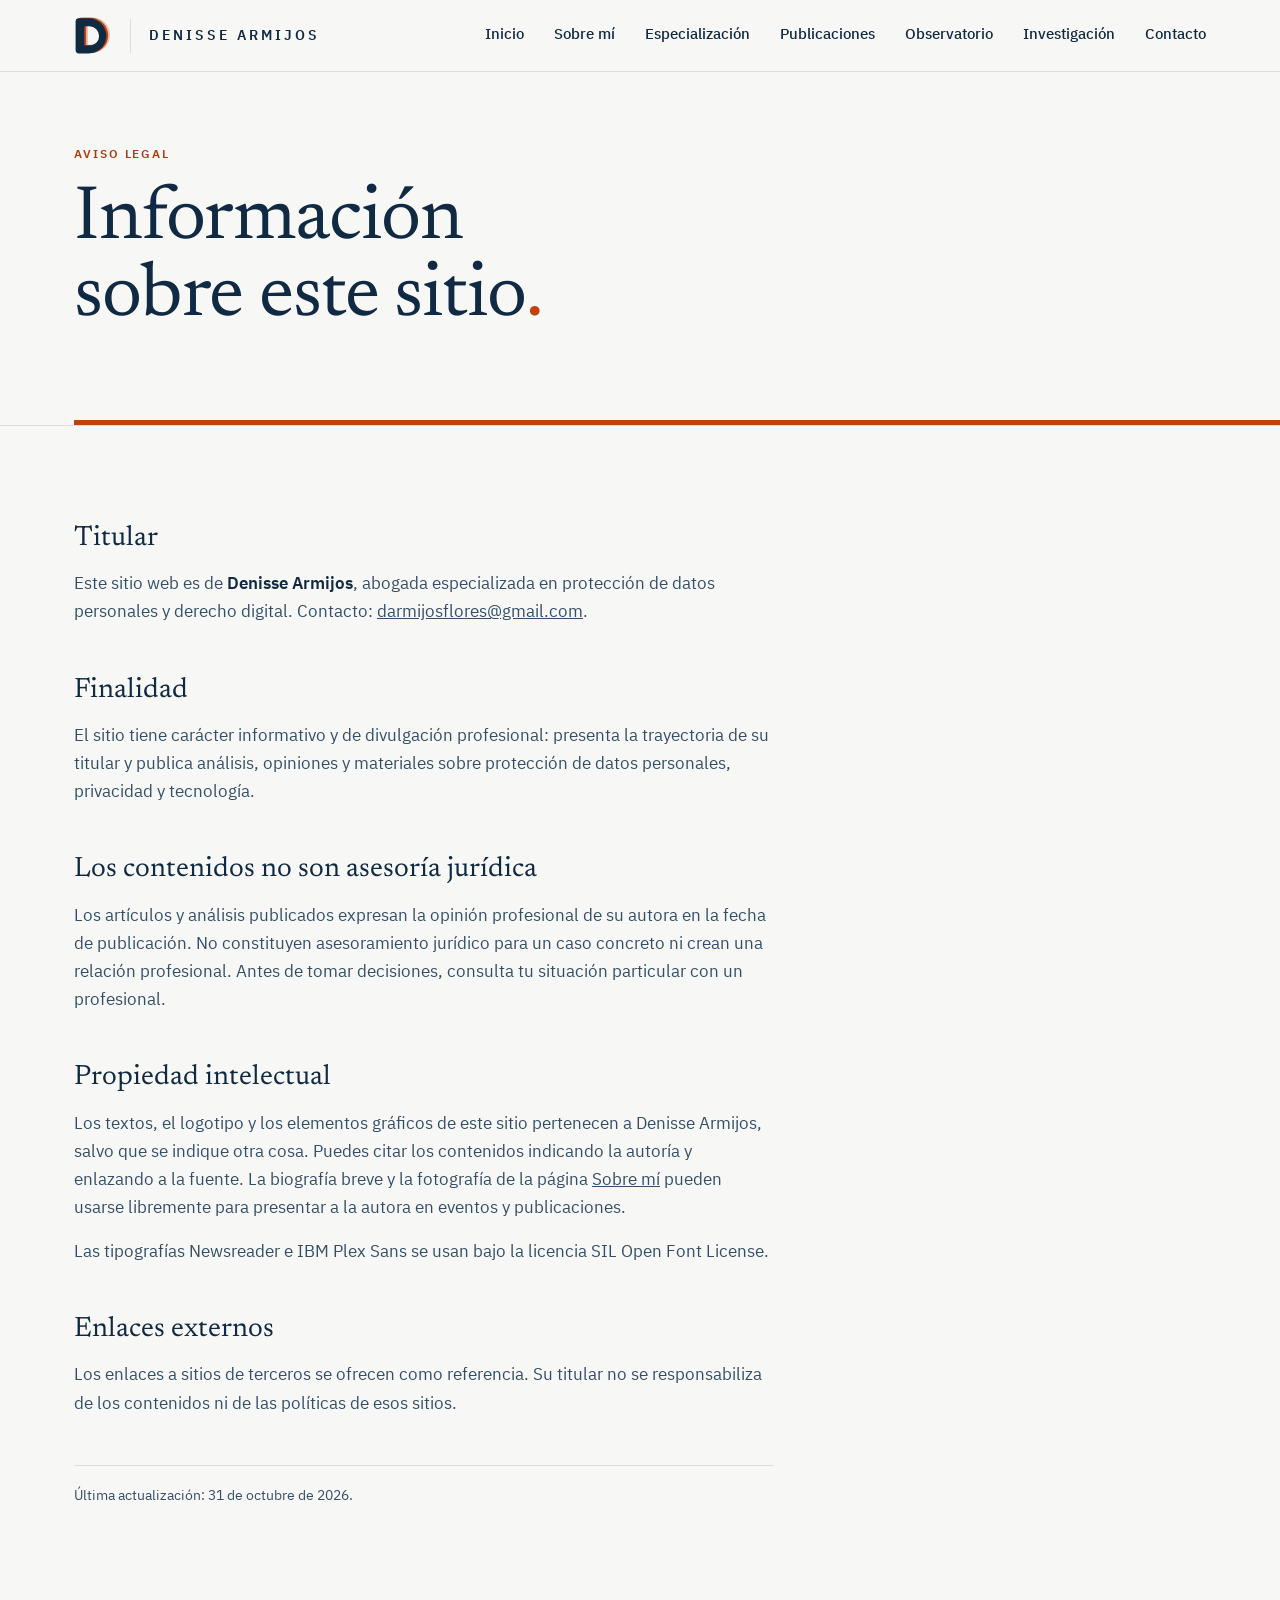
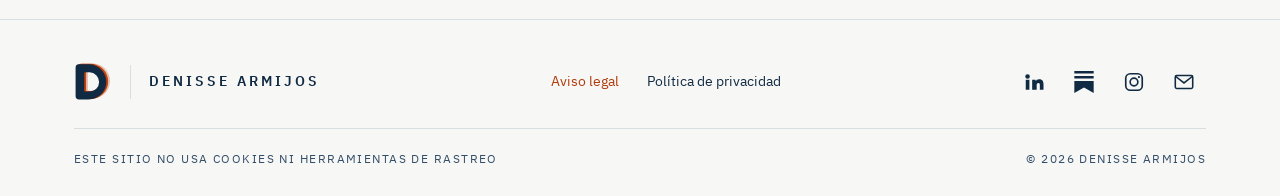
==== commit 83d8320b: "Pie como la cabecera, Substack en redes y Publicaciones e Investigación como secciones separadas Co-" ====
--- a/aviso-legal.html
+++ b/aviso-legal.html
@@ -45,6 +45,7 @@
   <symbol id="cal" viewBox="0 0 18 18"><rect x="1.5" y="3" width="15" height="13" fill="none" stroke="currentColor" stroke-width="1.3"/><path d="M1.5 7h15M5.5 1v4M12.5 1v4" stroke="currentColor" stroke-width="1.3"/></symbol>
   <symbol id="mail" viewBox="0 0 24 24"><rect x="2.5" y="5" width="19" height="14" rx="1.5" fill="none" stroke="currentColor" stroke-width="1.7"/><path d="M3 6l9 7 9-7" fill="none" stroke="currentColor" stroke-width="1.7"/></symbol>
   <symbol id="linkedin" viewBox="0 0 24 24"><path fill="currentColor" d="M4.98 3.5a2.5 2.5 0 1 1 0 5 2.5 2.5 0 0 1 0-5zM3 9.5h4v11H3zM10 9.5h3.8v1.6h.06c.53-1 1.83-2.06 3.76-2.06 4.02 0 4.76 2.6 4.76 6v5.46h-4v-4.84c0-1.16-.02-2.64-1.6-2.64-1.62 0-1.86 1.26-1.86 2.56v4.92H10z"/></symbol>
+  <symbol id="substack" viewBox="0 0 24 24"><path fill="currentColor" d="M22.54 8.24H1.46V5.41h21.08v2.83zM1.46 10.81V24L12 18.11 22.54 24V10.81H1.46zM22.54 0H1.46v2.84h21.08V0z"/></symbol>
   <symbol id="instagram" viewBox="0 0 24 24"><rect x="3" y="3" width="18" height="18" rx="5" fill="none" stroke="currentColor" stroke-width="1.8"/><circle cx="12" cy="12" r="4.2" fill="none" stroke="currentColor" stroke-width="1.8"/><circle cx="17.4" cy="6.6" r="1.2" fill="currentColor"/></symbol>
   <symbol id="copy" viewBox="0 0 24 24"><rect x="8" y="8" width="13" height="13" fill="none" stroke="currentColor" stroke-width="1.7"/><path d="M16 8V3H3v13h5" fill="none" stroke="currentColor" stroke-width="1.7"/></symbol>
   <symbol id="i-datos-personales" viewBox="0 0 100 100"><g style="fill:var(--ic-fill,#C2410C)" transform="translate(3,-3)"><rect x="24" y="38" width="24" height="28" rx="4"/></g><g style="fill:none;stroke:var(--ic-line,#102A43);stroke-width:4.5;stroke-linecap:round;stroke-linejoin:round"><rect x="16" y="26" width="68" height="48" rx="8"/><circle cx="36" cy="45" r="7"/><path d="M26 64 Q36 52 46 64"/><path d="M57 42 H74 M57 52 H74 M57 62 H67"/></g></symbol>
@@ -134,7 +135,7 @@
     <a class="f-brand" href="./" aria-label="Denisse Armijos, inicio">
       <svg class="mark" aria-hidden="true"><use href="#logo-d"/></svg>
       <span class="sep" aria-hidden="true"></span>
-      <span><strong>Denisse Armijos</strong><span>Abogada · Privacidad · Derecho digital</span></span>
+      <span class="name">Denisse Armijos</span>
     </a>
     <nav class="f-links" aria-label="Información legal">
       <a href="aviso-legal.html" aria-current="page">Aviso legal</a>
@@ -142,6 +143,7 @@
     </nav>
     <div class="f-social">
       <a href="https://www.linkedin.com/in/darmijos/" target="_blank" rel="noopener" aria-label="LinkedIn de Denisse Armijos"><svg aria-hidden="true"><use href="#linkedin"/></svg></a>
+      <a href="https://substack.com/@denissearmijospdp" target="_blank" rel="noopener" aria-label="Substack de Denisse Armijos"><svg aria-hidden="true"><use href="#substack"/></svg></a>
       <a href="https://www.instagram.com/denissearmijospdp/" target="_blank" rel="noopener" aria-label="Instagram de Denisse Armijos"><svg aria-hidden="true"><use href="#instagram"/></svg></a>
       <a href="mailto:darmijosflores@gmail.com" aria-label="Escribir a Denisse Armijos"><svg aria-hidden="true"><use href="#mail"/></svg></a>
     </div>
--- a/styles.css
+++ b/styles.css
@@ -117,20 +117,17 @@
 
 /* ---------- Banda "Conversemos" ---------- */
 .talk { background: var(--tinta); color: var(--papel); }
-.talk .wrap { display: grid; grid-template-columns: auto 1px minmax(0, 1fr) auto; gap: 48px; align-items: center; padding-block: 56px; }
+.talk .wrap { display: flex; align-items: center; justify-content: space-between; flex-wrap: wrap; gap: 24px 48px; padding-block: 56px; }
 .talk h2 { font-family: var(--display); font-weight: 400; font-size: clamp(36px, 4.4vw, 52px); line-height: 1; letter-spacing: -.01em; margin: 0; }
-.talk .sep { align-self: stretch; background: rgba(247,247,245,.35); }
-.talk p { margin: 0; color: var(--texto-azul-2); max-width: 52ch; font-size: 16px; }
-@media (max-width: 860px) { .talk .wrap { grid-template-columns: 1fr; gap: 20px; padding-block: 48px; } .talk .sep { display: none; } .talk .btn { justify-self: start; } }
+@media (max-width: 600px) { .talk .wrap { padding-block: 44px; } }
 
 /* ---------- Pie ---------- */
 footer.site { background: var(--papel); border-top: 1px solid var(--niebla); }
 footer.site .wrap { display: flex; align-items: center; justify-content: space-between; flex-wrap: wrap; gap: 24px 40px; padding-block: 40px 28px; }
 .f-brand { display: flex; align-items: center; gap: 18px; text-decoration: none; }
-.f-brand svg { width: 44px; height: 45px; }
-.f-brand .sep { width: 1px; height: 40px; background: var(--niebla); }
-.f-brand strong { display: block; font-weight: 600; font-size: 15px; }
-.f-brand span { display: block; font-size: 14px; color: var(--texto-2); }
+.f-brand svg { width: 38px; height: 39px; }
+.f-brand .sep { width: 1px; height: 34px; background: var(--niebla); }
+.f-brand .name { font-weight: 600; font-size: 14px; letter-spacing: .22em; text-transform: uppercase; white-space: nowrap; }
 .f-links { display: flex; gap: 28px; flex-wrap: wrap; font-size: 14px; }
 .f-links a { text-decoration: none; }
 .f-links a:hover, .f-links a[aria-current] { color: var(--senal-texto); }
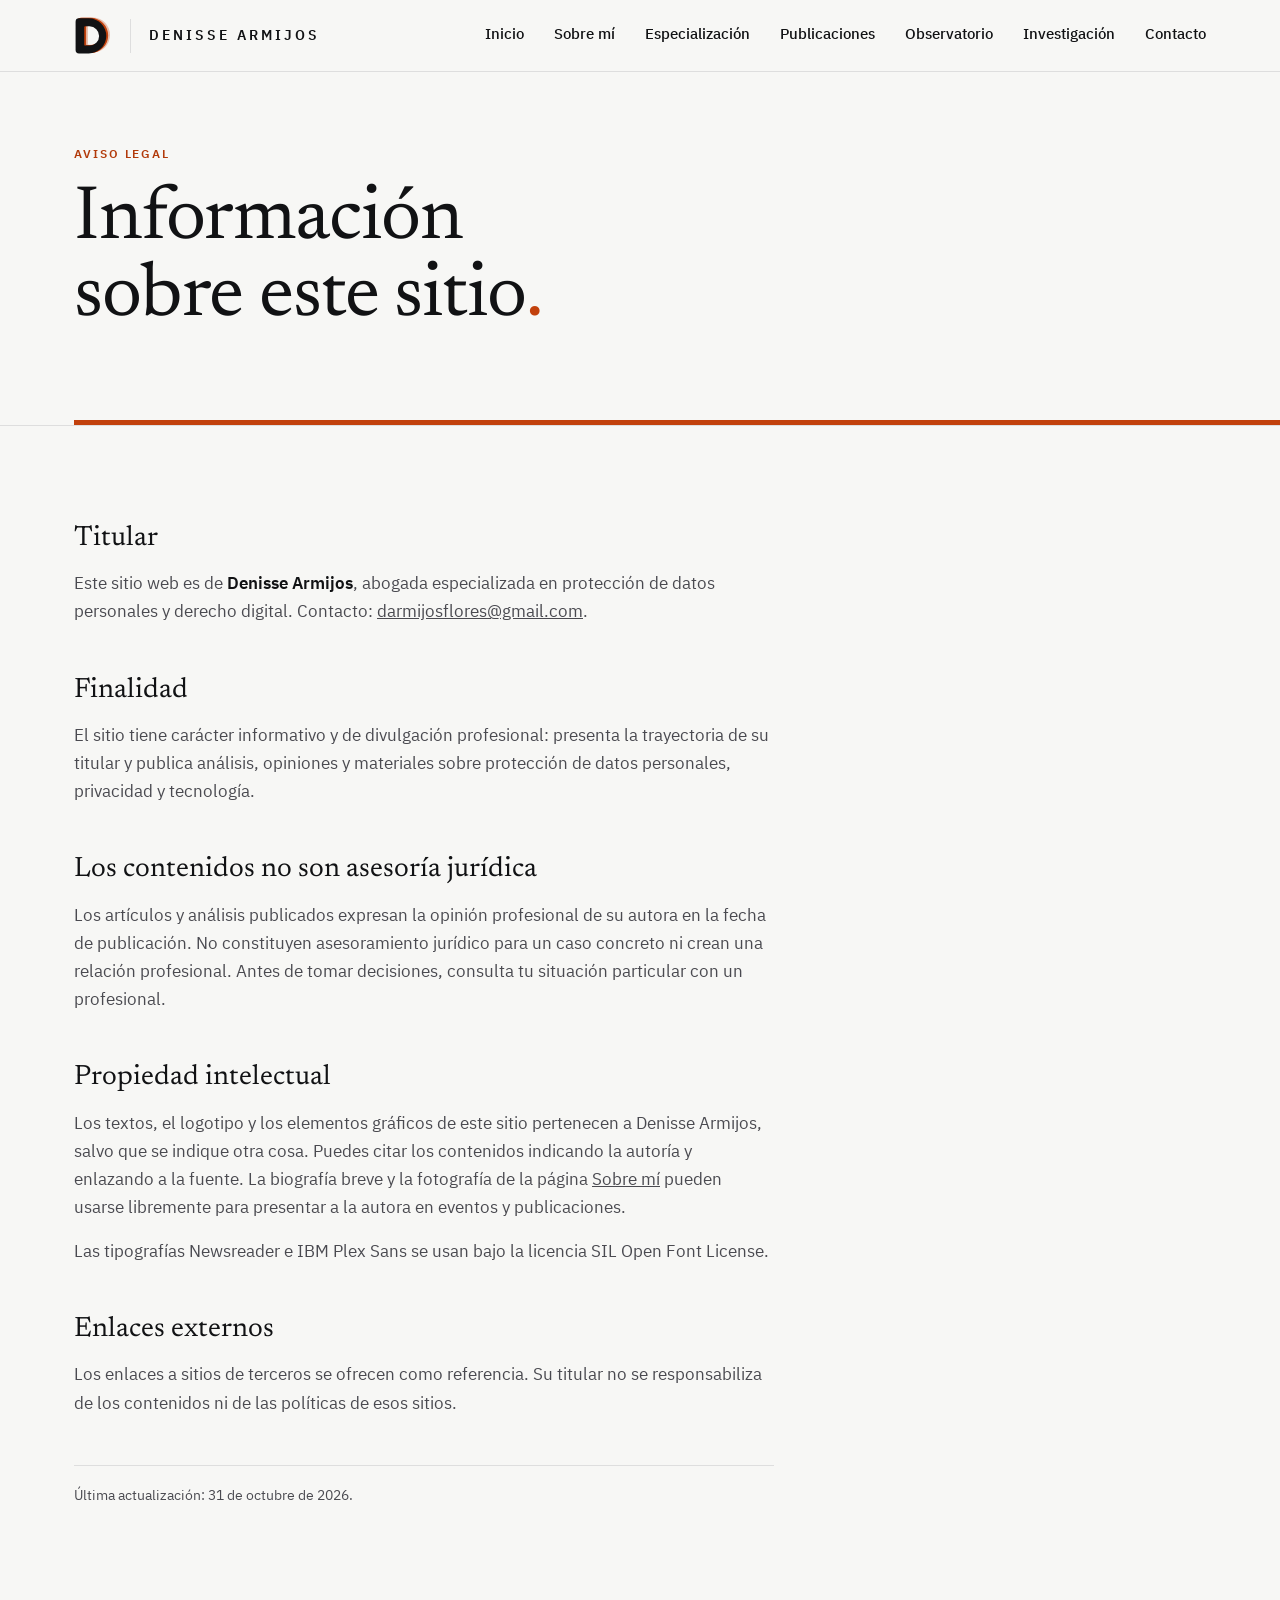
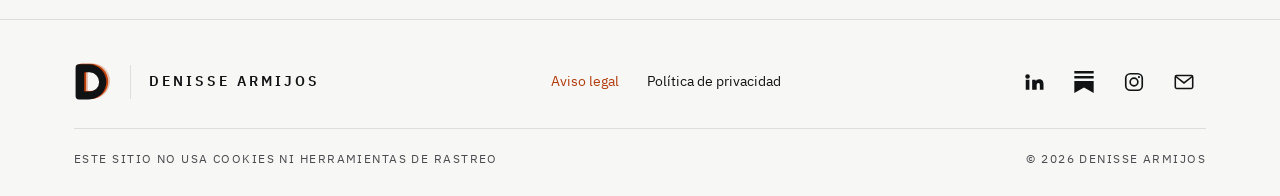
==== commit fe890cb1: "Cambiar el azul marino por negro en toda la web Co-Authored-By: Claude Opus 5.5 <noreply@anthropic.c" ====
--- a/aviso-legal.html
+++ b/aviso-legal.html
@@ -6,7 +6,7 @@
 <title>Aviso legal · Denisse Armijos</title>
 <meta name="description" content="Información legal sobre el sitio web de Denisse Armijos: titularidad, finalidad, propiedad intelectual y enlaces.">
 <meta name="author" content="Denisse Armijos">
-<meta name="theme-color" content="#102A43">
+<meta name="theme-color" content="#111214">
 <meta property="og:type" content="website">
 <meta property="og:title" content="Aviso legal · Denisse Armijos">
 <meta property="og:description" content="Información legal sobre el sitio web de Denisse Armijos: titularidad, finalidad, propiedad intelectual y enlaces.">
@@ -16,7 +16,7 @@
 <meta name="twitter:card" content="summary_large_image">
 <link rel="canonical" href="https://darmijosflores.github.io/aviso-legal.html">
 <link rel="stylesheet" href="fonts.css">
-<link rel="stylesheet" href="styles.css">
+<link rel="stylesheet" href="styles.css?v=20261123a">
 <link rel="icon" href="favicon.svg" type="image/svg+xml">
 <link rel="apple-touch-icon" href="apple-touch-icon.png">
 <script>if('IntersectionObserver' in window && !matchMedia('(prefers-reduced-motion: reduce)').matches) document.documentElement.classList.add('anim');</script>
@@ -48,18 +48,18 @@
   <symbol id="substack" viewBox="0 0 24 24"><path fill="currentColor" d="M22.54 8.24H1.46V5.41h21.08v2.83zM1.46 10.81V24L12 18.11 22.54 24V10.81H1.46zM22.54 0H1.46v2.84h21.08V0z"/></symbol>
   <symbol id="instagram" viewBox="0 0 24 24"><rect x="3" y="3" width="18" height="18" rx="5" fill="none" stroke="currentColor" stroke-width="1.8"/><circle cx="12" cy="12" r="4.2" fill="none" stroke="currentColor" stroke-width="1.8"/><circle cx="17.4" cy="6.6" r="1.2" fill="currentColor"/></symbol>
   <symbol id="copy" viewBox="0 0 24 24"><rect x="8" y="8" width="13" height="13" fill="none" stroke="currentColor" stroke-width="1.7"/><path d="M16 8V3H3v13h5" fill="none" stroke="currentColor" stroke-width="1.7"/></symbol>
-  <symbol id="i-datos-personales" viewBox="0 0 100 100"><g style="fill:var(--ic-fill,#C2410C)" transform="translate(3,-3)"><rect x="24" y="38" width="24" height="28" rx="4"/></g><g style="fill:none;stroke:var(--ic-line,#102A43);stroke-width:4.5;stroke-linecap:round;stroke-linejoin:round"><rect x="16" y="26" width="68" height="48" rx="8"/><circle cx="36" cy="45" r="7"/><path d="M26 64 Q36 52 46 64"/><path d="M57 42 H74 M57 52 H74 M57 62 H67"/></g></symbol>
-  <symbol id="i-politica-por-capas" viewBox="0 0 100 100"><g style="fill:var(--ic-fill,#C2410C)" transform="translate(3,-3)"><rect x="34" y="18" width="40" height="50" rx="6"/></g><g style="fill:none;stroke:var(--ic-line,#102A43);stroke-width:4.5;stroke-linecap:round;stroke-linejoin:round"><path d="M34 26 V24 a6 6 0 0 1 6 -6 H68 a6 6 0 0 1 6 6 V62 a6 6 0 0 1 -6 6 H66"/><rect x="26" y="26" width="40" height="54" rx="6"/><path d="M34 40 H58 M34 50 H58 M34 60 H50"/></g></symbol>
-  <symbol id="i-base-legal" viewBox="0 0 100 100"><g style="fill:var(--ic-fill,#C2410C)" transform="translate(3,-3)"><rect x="30" y="62" width="40" height="18" rx="4"/></g><g style="fill:none;stroke:var(--ic-line,#102A43);stroke-width:4.5;stroke-linecap:round;stroke-linejoin:round"><path d="M64 16 H32 a6 6 0 0 0 -6 6 V78 a6 6 0 0 0 6 6 H68 a6 6 0 0 0 6 -6 V26 Z M64 16 V26 H74"/><path d="M56 30 C54 26 44 26 44 31 C44 36 56 36 56 41 C56 45 52 47 48 47"/><path d="M44 54 C46 58 56 58 56 53 C56 48 44 48 44 43 C44 39 48 37 52 37"/><path d="M36 72 H64"/></g></symbol>
-  <symbol id="i-evidencia" viewBox="0 0 100 100"><g style="fill:var(--ic-fill,#C2410C)" transform="translate(3,-3)"><circle cx="51" cy="54" r="15"/></g><g style="fill:none;stroke:var(--ic-line,#102A43);stroke-width:4.5;stroke-linecap:round;stroke-linejoin:round"><path d="M16 76 V28 a6 6 0 0 1 6 -6 H38 L46 30 H78 a6 6 0 0 1 6 6 V76 a6 6 0 0 1 -6 6 H22 a6 6 0 0 1 -6 -6 Z"/><path d="M40 54 L48 62 L64 44"/></g></symbol>
-  <symbol id="i-evaluacion-de-impacto" viewBox="0 0 100 100"><g style="fill:var(--ic-fill,#C2410C)" transform="translate(3,-3)"><path d="M50 68 L18 68 A32 32 0 0 1 27.4 45.4 Z"/></g><g style="fill:none;stroke:var(--ic-line,#102A43);stroke-width:4.5;stroke-linecap:round;stroke-linejoin:round"><path d="M18 68 A32 32 0 0 1 82 68"/><path d="M50 68 L68 42"/><circle cx="50" cy="68" r="4"/><path d="M50 36 V42 M73 45 L69 49"/></g></symbol>
-  <symbol id="i-riesgo" viewBox="0 0 100 100"><g style="fill:var(--ic-fill,#C2410C)" transform="translate(3,-3)"><path d="M32 60 H68 L78 78 H22 Z"/></g><g style="fill:none;stroke:var(--ic-line,#102A43);stroke-width:4.5;stroke-linecap:round;stroke-linejoin:round"><path d="M50 16 L86 80 H14 Z"/><path d="M50 38 V56 M50 68 V68.5"/></g></symbol>
-  <symbol id="i-contrato-con-encargado" viewBox="0 0 100 100"><g style="fill:var(--ic-fill,#C2410C)" transform="translate(3,-3)"><rect x="54" y="30" width="32" height="44" rx="5"/></g><g style="fill:none;stroke:var(--ic-line,#102A43);stroke-width:4.5;stroke-linecap:round;stroke-linejoin:round"><rect x="14" y="26" width="32" height="44" rx="5"/><rect x="54" y="30" width="32" height="44" rx="5"/><path d="M21 38 H39 M21 47 H39 M61 42 H79 M61 51 H79"/><path d="M38 62 Q50 80 62 66"/></g></symbol>
-  <symbol id="i-inteligencia-artificial" viewBox="0 0 100 100"><g style="fill:var(--ic-fill,#C2410C)" transform="translate(3,-3)"><rect x="30" y="30" width="40" height="40" rx="6"/></g><g style="fill:none;stroke:var(--ic-line,#102A43);stroke-width:4.5;stroke-linecap:round;stroke-linejoin:round"><rect x="30" y="30" width="40" height="40" rx="6"/><rect x="41" y="41" width="18" height="18" rx="3"/><path d="M40 30 V20 M50 30 V20 M60 30 V20 M40 70 V80 M50 70 V80 M60 70 V80 M30 40 H20 M30 50 H20 M30 60 H20 M70 40 H80 M70 50 H80 M70 60 H80"/></g></symbol>
-  <symbol id="i-ciberseguridad" viewBox="0 0 100 100"><g style="fill:var(--ic-fill,#C2410C)" transform="translate(3,-3)"><circle cx="34" cy="50" r="14"/></g><g style="fill:none;stroke:var(--ic-line,#102A43);stroke-width:4.5;stroke-linecap:round;stroke-linejoin:round"><circle cx="34" cy="50" r="14"/><circle cx="34" cy="50" r="4"/><path d="M48 50 H84 M72 50 V62 M82 50 V58"/></g></symbol>
-  <symbol id="i-conectividad" viewBox="0 0 100 100"><g style="fill:var(--ic-fill,#C2410C)" transform="translate(3,-3)"><path d="M45 58 L40 80 H60 L55 58 Z"/></g><g style="fill:none;stroke:var(--ic-line,#102A43);stroke-width:4.5;stroke-linecap:round;stroke-linejoin:round"><circle cx="50" cy="34" r="5"/><path d="M50 40 L38 84 M50 40 L62 84 M42 70 H58"/><path d="M38 22 C32 28 32 40 38 46 M30 15 C20 25 20 43 30 53 M62 22 C68 28 68 40 62 46 M70 15 C80 25 80 43 70 53"/></g></symbol>
-  <symbol id="i-resolucion-de-autoridad" viewBox="0 0 100 100"><g style="fill:var(--ic-fill,#C2410C)" transform="translate(3,-3)"><circle cx="62" cy="68" r="11"/></g><g style="fill:none;stroke:var(--ic-line,#102A43);stroke-width:4.5;stroke-linecap:round;stroke-linejoin:round"><path d="M64 16 H32 a6 6 0 0 0 -6 6 V78 a6 6 0 0 0 6 6 H68 a6 6 0 0 0 6 -6 V26 Z M64 16 V26 H74"/><path d="M34 34 H56 M34 44 H66 M34 54 H58"/><circle cx="62" cy="68" r="11"/><path d="M57 68 L61 72 L68 64"/></g></symbol>
-  <symbol id="i-analisis" viewBox="0 0 100 100"><g style="fill:var(--ic-fill,#C2410C)" transform="translate(3,-3)"><circle cx="42" cy="42" r="18"/></g><g style="fill:none;stroke:var(--ic-line,#102A43);stroke-width:4.5;stroke-linecap:round;stroke-linejoin:round"><circle cx="42" cy="42" r="22"/><path d="M58 58 L82 82 M32 38 a11 11 0 0 1 11 -9"/></g></symbol>
+  <symbol id="i-datos-personales" viewBox="0 0 100 100"><g style="fill:var(--ic-fill,#C2410C)" transform="translate(3,-3)"><rect x="24" y="38" width="24" height="28" rx="4"/></g><g style="fill:none;stroke:var(--ic-line,#111214);stroke-width:4.5;stroke-linecap:round;stroke-linejoin:round"><rect x="16" y="26" width="68" height="48" rx="8"/><circle cx="36" cy="45" r="7"/><path d="M26 64 Q36 52 46 64"/><path d="M57 42 H74 M57 52 H74 M57 62 H67"/></g></symbol>
+  <symbol id="i-politica-por-capas" viewBox="0 0 100 100"><g style="fill:var(--ic-fill,#C2410C)" transform="translate(3,-3)"><rect x="34" y="18" width="40" height="50" rx="6"/></g><g style="fill:none;stroke:var(--ic-line,#111214);stroke-width:4.5;stroke-linecap:round;stroke-linejoin:round"><path d="M34 26 V24 a6 6 0 0 1 6 -6 H68 a6 6 0 0 1 6 6 V62 a6 6 0 0 1 -6 6 H66"/><rect x="26" y="26" width="40" height="54" rx="6"/><path d="M34 40 H58 M34 50 H58 M34 60 H50"/></g></symbol>
+  <symbol id="i-base-legal" viewBox="0 0 100 100"><g style="fill:var(--ic-fill,#C2410C)" transform="translate(3,-3)"><rect x="30" y="62" width="40" height="18" rx="4"/></g><g style="fill:none;stroke:var(--ic-line,#111214);stroke-width:4.5;stroke-linecap:round;stroke-linejoin:round"><path d="M64 16 H32 a6 6 0 0 0 -6 6 V78 a6 6 0 0 0 6 6 H68 a6 6 0 0 0 6 -6 V26 Z M64 16 V26 H74"/><path d="M56 30 C54 26 44 26 44 31 C44 36 56 36 56 41 C56 45 52 47 48 47"/><path d="M44 54 C46 58 56 58 56 53 C56 48 44 48 44 43 C44 39 48 37 52 37"/><path d="M36 72 H64"/></g></symbol>
+  <symbol id="i-evidencia" viewBox="0 0 100 100"><g style="fill:var(--ic-fill,#C2410C)" transform="translate(3,-3)"><circle cx="51" cy="54" r="15"/></g><g style="fill:none;stroke:var(--ic-line,#111214);stroke-width:4.5;stroke-linecap:round;stroke-linejoin:round"><path d="M16 76 V28 a6 6 0 0 1 6 -6 H38 L46 30 H78 a6 6 0 0 1 6 6 V76 a6 6 0 0 1 -6 6 H22 a6 6 0 0 1 -6 -6 Z"/><path d="M40 54 L48 62 L64 44"/></g></symbol>
+  <symbol id="i-evaluacion-de-impacto" viewBox="0 0 100 100"><g style="fill:var(--ic-fill,#C2410C)" transform="translate(3,-3)"><path d="M50 68 L18 68 A32 32 0 0 1 27.4 45.4 Z"/></g><g style="fill:none;stroke:var(--ic-line,#111214);stroke-width:4.5;stroke-linecap:round;stroke-linejoin:round"><path d="M18 68 A32 32 0 0 1 82 68"/><path d="M50 68 L68 42"/><circle cx="50" cy="68" r="4"/><path d="M50 36 V42 M73 45 L69 49"/></g></symbol>
+  <symbol id="i-riesgo" viewBox="0 0 100 100"><g style="fill:var(--ic-fill,#C2410C)" transform="translate(3,-3)"><path d="M32 60 H68 L78 78 H22 Z"/></g><g style="fill:none;stroke:var(--ic-line,#111214);stroke-width:4.5;stroke-linecap:round;stroke-linejoin:round"><path d="M50 16 L86 80 H14 Z"/><path d="M50 38 V56 M50 68 V68.5"/></g></symbol>
+  <symbol id="i-contrato-con-encargado" viewBox="0 0 100 100"><g style="fill:var(--ic-fill,#C2410C)" transform="translate(3,-3)"><rect x="54" y="30" width="32" height="44" rx="5"/></g><g style="fill:none;stroke:var(--ic-line,#111214);stroke-width:4.5;stroke-linecap:round;stroke-linejoin:round"><rect x="14" y="26" width="32" height="44" rx="5"/><rect x="54" y="30" width="32" height="44" rx="5"/><path d="M21 38 H39 M21 47 H39 M61 42 H79 M61 51 H79"/><path d="M38 62 Q50 80 62 66"/></g></symbol>
+  <symbol id="i-inteligencia-artificial" viewBox="0 0 100 100"><g style="fill:var(--ic-fill,#C2410C)" transform="translate(3,-3)"><rect x="30" y="30" width="40" height="40" rx="6"/></g><g style="fill:none;stroke:var(--ic-line,#111214);stroke-width:4.5;stroke-linecap:round;stroke-linejoin:round"><rect x="30" y="30" width="40" height="40" rx="6"/><rect x="41" y="41" width="18" height="18" rx="3"/><path d="M40 30 V20 M50 30 V20 M60 30 V20 M40 70 V80 M50 70 V80 M60 70 V80 M30 40 H20 M30 50 H20 M30 60 H20 M70 40 H80 M70 50 H80 M70 60 H80"/></g></symbol>
+  <symbol id="i-ciberseguridad" viewBox="0 0 100 100"><g style="fill:var(--ic-fill,#C2410C)" transform="translate(3,-3)"><circle cx="34" cy="50" r="14"/></g><g style="fill:none;stroke:var(--ic-line,#111214);stroke-width:4.5;stroke-linecap:round;stroke-linejoin:round"><circle cx="34" cy="50" r="14"/><circle cx="34" cy="50" r="4"/><path d="M48 50 H84 M72 50 V62 M82 50 V58"/></g></symbol>
+  <symbol id="i-conectividad" viewBox="0 0 100 100"><g style="fill:var(--ic-fill,#C2410C)" transform="translate(3,-3)"><path d="M45 58 L40 80 H60 L55 58 Z"/></g><g style="fill:none;stroke:var(--ic-line,#111214);stroke-width:4.5;stroke-linecap:round;stroke-linejoin:round"><circle cx="50" cy="34" r="5"/><path d="M50 40 L38 84 M50 40 L62 84 M42 70 H58"/><path d="M38 22 C32 28 32 40 38 46 M30 15 C20 25 20 43 30 53 M62 22 C68 28 68 40 62 46 M70 15 C80 25 80 43 70 53"/></g></symbol>
+  <symbol id="i-resolucion-de-autoridad" viewBox="0 0 100 100"><g style="fill:var(--ic-fill,#C2410C)" transform="translate(3,-3)"><circle cx="62" cy="68" r="11"/></g><g style="fill:none;stroke:var(--ic-line,#111214);stroke-width:4.5;stroke-linecap:round;stroke-linejoin:round"><path d="M64 16 H32 a6 6 0 0 0 -6 6 V78 a6 6 0 0 0 6 6 H68 a6 6 0 0 0 6 -6 V26 Z M64 16 V26 H74"/><path d="M34 34 H56 M34 44 H66 M34 54 H58"/><circle cx="62" cy="68" r="11"/><path d="M57 68 L61 72 L68 64"/></g></symbol>
+  <symbol id="i-analisis" viewBox="0 0 100 100"><g style="fill:var(--ic-fill,#C2410C)" transform="translate(3,-3)"><circle cx="42" cy="42" r="18"/></g><g style="fill:none;stroke:var(--ic-line,#111214);stroke-width:4.5;stroke-linecap:round;stroke-linejoin:round"><circle cx="42" cy="42" r="22"/><path d="M58 58 L82 82 M32 38 a11 11 0 0 1 11 -9"/></g></symbol>
 </svg>
 
 <a class="skip" href="#contenido">Saltar al contenido</a>
@@ -151,6 +151,6 @@
   </div>
 </footer>
 
-<script src="site.js" defer></script>
+<script src="site.js?v=20261123a" defer></script>
 </body>
 </html>
--- a/styles.css
+++ b/styles.css
@@ -1,17 +1,17 @@
 /* Estilos compartidos — marca Denisse Armijos
-   Fondo papel, azul tinta para textos y bloques, un solo acento naranja ladrillo.
+   Fondo papel, negro para textos y bloques, un solo acento naranja ladrillo.
    Títulos en Newsreader, textos e interfaz en IBM Plex Sans. */
 :root {
-  --tinta: #102A43;        /* azul: textos, logotipo, bloques */
+  --tinta: #111214;        /* negro: textos, logotipo, bloques */
   --papel: #F7F7F5;        /* fondos */
   --senal: #C2410C;        /* naranja ladrillo: acento */
   --senal-texto: #B23A0A;  /* naranja para textos pequeños sobre claro */
-  --senal-claro: #E8692F;  /* naranja sobre fondo azul */
-  --senal-suave: #F4A27A;  /* etiquetas pequeñas sobre fondo azul */
-  --niebla: #D9DEE3;       /* líneas y bordes */
+  --senal-claro: #E8692F;  /* naranja sobre fondo negro */
+  --senal-suave: #F4A27A;  /* etiquetas pequeñas sobre fondo negro */
+  --niebla: #DEDEDE;       /* líneas y bordes */
   --blanco: #FFFFFF;
-  --texto-2: #334E68;      /* texto secundario sobre claro */
-  --texto-azul-2: #BCCCDC; /* texto secundario sobre azul */
+  --texto-2: #4A4A50;      /* texto secundario sobre claro */
+  --texto-azul-2: #BDBDC2; /* texto secundario sobre negro */
 
   --display: "Newsreader", Georgia, "Times New Roman", serif;
   --body: "IBM Plex Sans", Arial, "Helvetica Neue", sans-serif;
@@ -118,6 +118,8 @@
 /* ---------- Banda "Conversemos" ---------- */
 .talk { background: var(--tinta); color: var(--papel); }
 .talk .wrap { display: flex; align-items: center; justify-content: space-between; flex-wrap: wrap; gap: 24px 48px; padding-block: 56px; }
+.talk .btn { margin-left: auto; }
+.talk h2 .punto { color: var(--senal-claro); }
 .talk h2 { font-family: var(--display); font-weight: 400; font-size: clamp(36px, 4.4vw, 52px); line-height: 1; letter-spacing: -.01em; margin: 0; }
 @media (max-width: 600px) { .talk .wrap { padding-block: 44px; } }
 
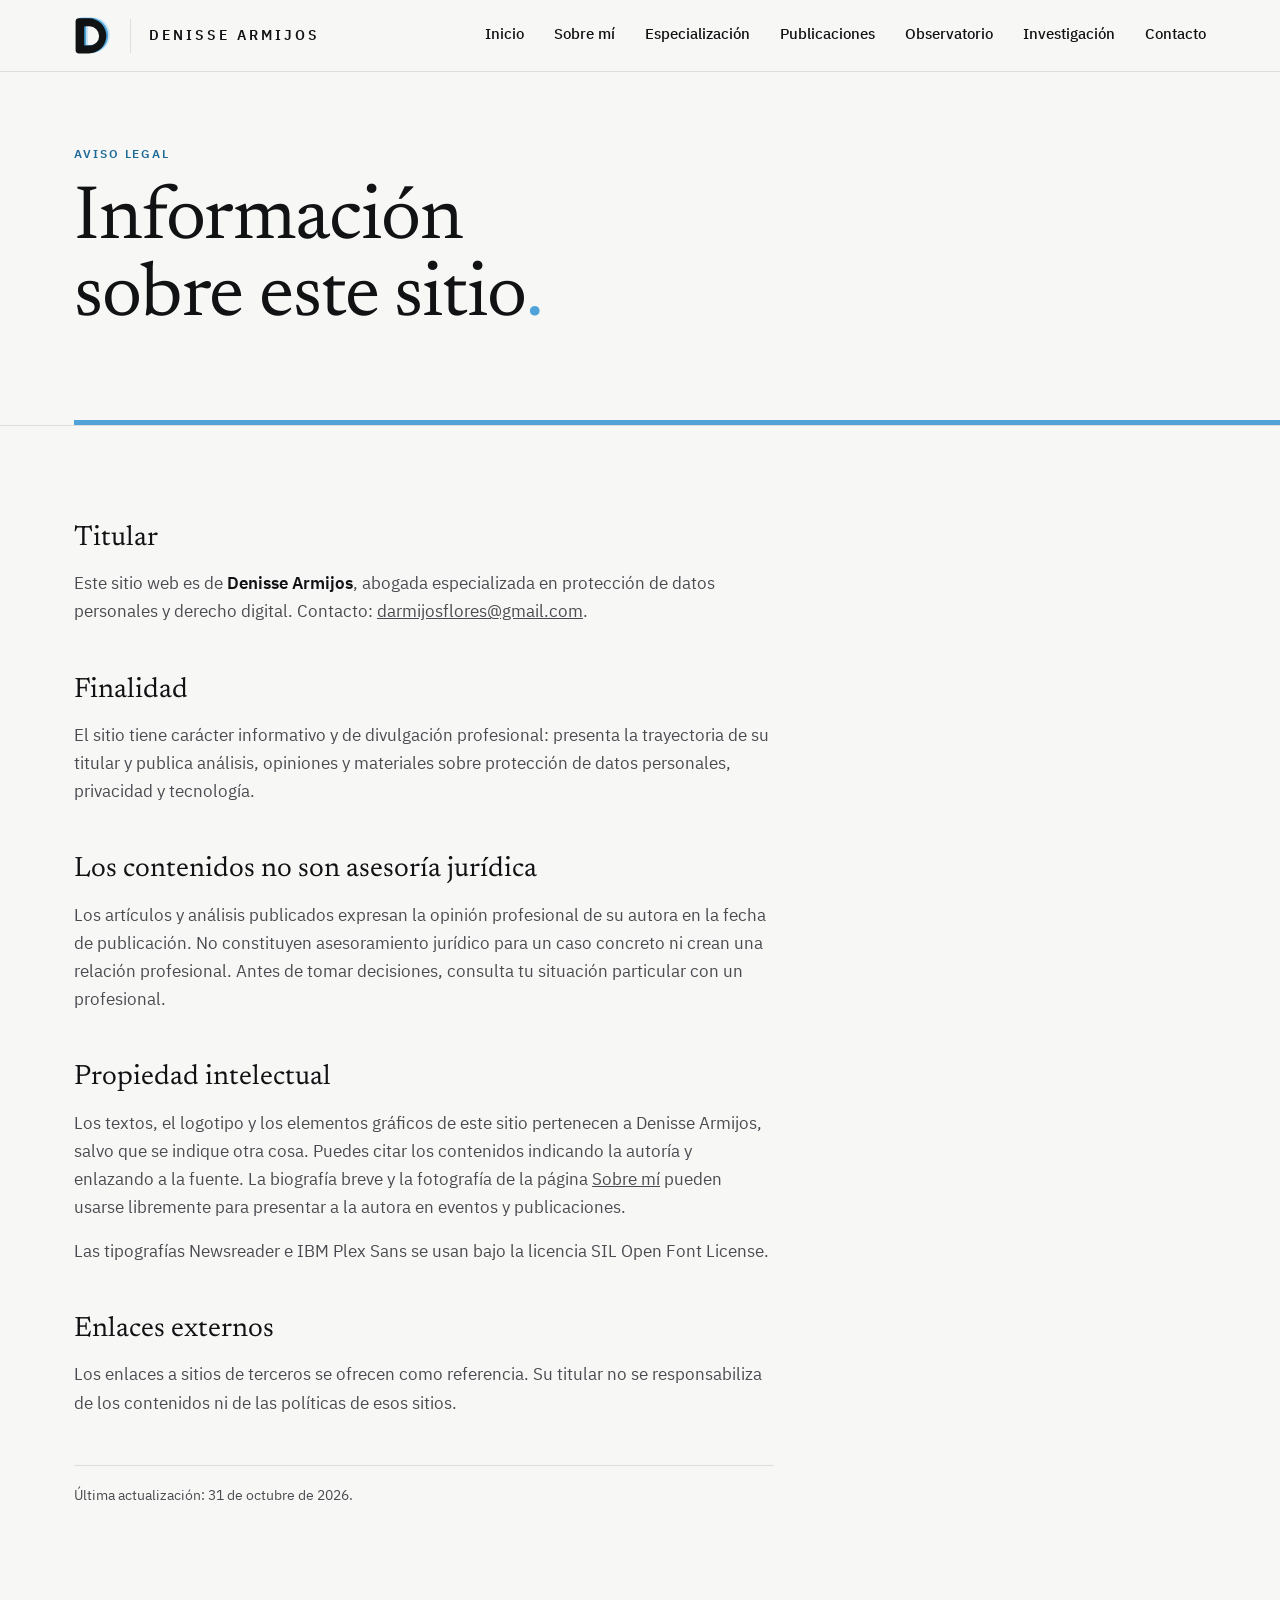
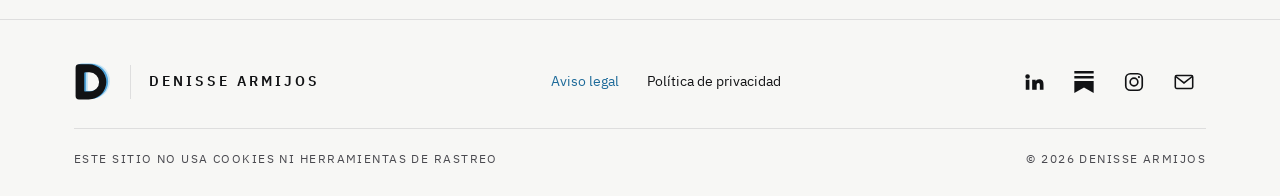
==== commit 7b019a7e: "Cambiar el acento naranja por celeste en toda la web Co-Authored-By: Claude Opus 5.5 <noreply@anthro" ====
--- a/aviso-legal.html
+++ b/aviso-legal.html
@@ -16,7 +16,7 @@
 <meta name="twitter:card" content="summary_large_image">
 <link rel="canonical" href="https://darmijosflores.github.io/aviso-legal.html">
 <link rel="stylesheet" href="fonts.css">
-<link rel="stylesheet" href="styles.css?v=20261123a">
+<link rel="stylesheet" href="styles.css?v=20261123b">
 <link rel="icon" href="favicon.svg" type="image/svg+xml">
 <link rel="apple-touch-icon" href="apple-touch-icon.png">
 <script>if('IntersectionObserver' in window && !matchMedia('(prefers-reduced-motion: reduce)').matches) document.documentElement.classList.add('anim');</script>
@@ -37,8 +37,8 @@
 <body>
 <svg width="0" height="0" style="position:absolute" aria-hidden="true">
   <symbol id="logo-d" viewBox="90 68 245 252">
-    <path style="fill:var(--d2,#E7C0AF)" fill-rule="evenodd" transform="translate(24,-6)" d="M122 83 H185 A113.5 113.5 0 0 1 185 310 H122 A22 22 0 0 1 100 288 V105 A22 22 0 0 1 122 83 Z M162 135 H190 A62 62 0 0 1 190 259 H162 A6 6 0 0 1 156 253 V141 A6 6 0 0 1 162 135 Z"/>
-    <path style="fill:var(--d1,#C2410C)" fill-rule="evenodd" transform="translate(12,-3)" d="M122 83 H185 A113.5 113.5 0 0 1 185 310 H122 A22 22 0 0 1 100 288 V105 A22 22 0 0 1 122 83 Z M162 135 H190 A62 62 0 0 1 190 259 H162 A6 6 0 0 1 156 253 V141 A6 6 0 0 1 162 135 Z"/>
+    <path style="fill:var(--d2,#CBE6F5)" fill-rule="evenodd" transform="translate(24,-6)" d="M122 83 H185 A113.5 113.5 0 0 1 185 310 H122 A22 22 0 0 1 100 288 V105 A22 22 0 0 1 122 83 Z M162 135 H190 A62 62 0 0 1 190 259 H162 A6 6 0 0 1 156 253 V141 A6 6 0 0 1 162 135 Z"/>
+    <path style="fill:var(--d1,#4FA3D9)" fill-rule="evenodd" transform="translate(12,-3)" d="M122 83 H185 A113.5 113.5 0 0 1 185 310 H122 A22 22 0 0 1 100 288 V105 A22 22 0 0 1 122 83 Z M162 135 H190 A62 62 0 0 1 190 259 H162 A6 6 0 0 1 156 253 V141 A6 6 0 0 1 162 135 Z"/>
     <path fill="currentColor" fill-rule="evenodd" d="M122 83 H185 A113.5 113.5 0 0 1 185 310 H122 A22 22 0 0 1 100 288 V105 A22 22 0 0 1 122 83 Z M162 135 H190 A62 62 0 0 1 190 259 H162 A6 6 0 0 1 156 253 V141 A6 6 0 0 1 162 135 Z"/>
   </symbol>
   <symbol id="arrow" viewBox="0 0 28 14"><path d="M0 7h26M20 1l6 6-6 6" fill="none" stroke="currentColor" stroke-width="1.6"/></symbol>
@@ -48,18 +48,18 @@
   <symbol id="substack" viewBox="0 0 24 24"><path fill="currentColor" d="M22.54 8.24H1.46V5.41h21.08v2.83zM1.46 10.81V24L12 18.11 22.54 24V10.81H1.46zM22.54 0H1.46v2.84h21.08V0z"/></symbol>
   <symbol id="instagram" viewBox="0 0 24 24"><rect x="3" y="3" width="18" height="18" rx="5" fill="none" stroke="currentColor" stroke-width="1.8"/><circle cx="12" cy="12" r="4.2" fill="none" stroke="currentColor" stroke-width="1.8"/><circle cx="17.4" cy="6.6" r="1.2" fill="currentColor"/></symbol>
   <symbol id="copy" viewBox="0 0 24 24"><rect x="8" y="8" width="13" height="13" fill="none" stroke="currentColor" stroke-width="1.7"/><path d="M16 8V3H3v13h5" fill="none" stroke="currentColor" stroke-width="1.7"/></symbol>
-  <symbol id="i-datos-personales" viewBox="0 0 100 100"><g style="fill:var(--ic-fill,#C2410C)" transform="translate(3,-3)"><rect x="24" y="38" width="24" height="28" rx="4"/></g><g style="fill:none;stroke:var(--ic-line,#111214);stroke-width:4.5;stroke-linecap:round;stroke-linejoin:round"><rect x="16" y="26" width="68" height="48" rx="8"/><circle cx="36" cy="45" r="7"/><path d="M26 64 Q36 52 46 64"/><path d="M57 42 H74 M57 52 H74 M57 62 H67"/></g></symbol>
-  <symbol id="i-politica-por-capas" viewBox="0 0 100 100"><g style="fill:var(--ic-fill,#C2410C)" transform="translate(3,-3)"><rect x="34" y="18" width="40" height="50" rx="6"/></g><g style="fill:none;stroke:var(--ic-line,#111214);stroke-width:4.5;stroke-linecap:round;stroke-linejoin:round"><path d="M34 26 V24 a6 6 0 0 1 6 -6 H68 a6 6 0 0 1 6 6 V62 a6 6 0 0 1 -6 6 H66"/><rect x="26" y="26" width="40" height="54" rx="6"/><path d="M34 40 H58 M34 50 H58 M34 60 H50"/></g></symbol>
-  <symbol id="i-base-legal" viewBox="0 0 100 100"><g style="fill:var(--ic-fill,#C2410C)" transform="translate(3,-3)"><rect x="30" y="62" width="40" height="18" rx="4"/></g><g style="fill:none;stroke:var(--ic-line,#111214);stroke-width:4.5;stroke-linecap:round;stroke-linejoin:round"><path d="M64 16 H32 a6 6 0 0 0 -6 6 V78 a6 6 0 0 0 6 6 H68 a6 6 0 0 0 6 -6 V26 Z M64 16 V26 H74"/><path d="M56 30 C54 26 44 26 44 31 C44 36 56 36 56 41 C56 45 52 47 48 47"/><path d="M44 54 C46 58 56 58 56 53 C56 48 44 48 44 43 C44 39 48 37 52 37"/><path d="M36 72 H64"/></g></symbol>
-  <symbol id="i-evidencia" viewBox="0 0 100 100"><g style="fill:var(--ic-fill,#C2410C)" transform="translate(3,-3)"><circle cx="51" cy="54" r="15"/></g><g style="fill:none;stroke:var(--ic-line,#111214);stroke-width:4.5;stroke-linecap:round;stroke-linejoin:round"><path d="M16 76 V28 a6 6 0 0 1 6 -6 H38 L46 30 H78 a6 6 0 0 1 6 6 V76 a6 6 0 0 1 -6 6 H22 a6 6 0 0 1 -6 -6 Z"/><path d="M40 54 L48 62 L64 44"/></g></symbol>
-  <symbol id="i-evaluacion-de-impacto" viewBox="0 0 100 100"><g style="fill:var(--ic-fill,#C2410C)" transform="translate(3,-3)"><path d="M50 68 L18 68 A32 32 0 0 1 27.4 45.4 Z"/></g><g style="fill:none;stroke:var(--ic-line,#111214);stroke-width:4.5;stroke-linecap:round;stroke-linejoin:round"><path d="M18 68 A32 32 0 0 1 82 68"/><path d="M50 68 L68 42"/><circle cx="50" cy="68" r="4"/><path d="M50 36 V42 M73 45 L69 49"/></g></symbol>
-  <symbol id="i-riesgo" viewBox="0 0 100 100"><g style="fill:var(--ic-fill,#C2410C)" transform="translate(3,-3)"><path d="M32 60 H68 L78 78 H22 Z"/></g><g style="fill:none;stroke:var(--ic-line,#111214);stroke-width:4.5;stroke-linecap:round;stroke-linejoin:round"><path d="M50 16 L86 80 H14 Z"/><path d="M50 38 V56 M50 68 V68.5"/></g></symbol>
-  <symbol id="i-contrato-con-encargado" viewBox="0 0 100 100"><g style="fill:var(--ic-fill,#C2410C)" transform="translate(3,-3)"><rect x="54" y="30" width="32" height="44" rx="5"/></g><g style="fill:none;stroke:var(--ic-line,#111214);stroke-width:4.5;stroke-linecap:round;stroke-linejoin:round"><rect x="14" y="26" width="32" height="44" rx="5"/><rect x="54" y="30" width="32" height="44" rx="5"/><path d="M21 38 H39 M21 47 H39 M61 42 H79 M61 51 H79"/><path d="M38 62 Q50 80 62 66"/></g></symbol>
-  <symbol id="i-inteligencia-artificial" viewBox="0 0 100 100"><g style="fill:var(--ic-fill,#C2410C)" transform="translate(3,-3)"><rect x="30" y="30" width="40" height="40" rx="6"/></g><g style="fill:none;stroke:var(--ic-line,#111214);stroke-width:4.5;stroke-linecap:round;stroke-linejoin:round"><rect x="30" y="30" width="40" height="40" rx="6"/><rect x="41" y="41" width="18" height="18" rx="3"/><path d="M40 30 V20 M50 30 V20 M60 30 V20 M40 70 V80 M50 70 V80 M60 70 V80 M30 40 H20 M30 50 H20 M30 60 H20 M70 40 H80 M70 50 H80 M70 60 H80"/></g></symbol>
-  <symbol id="i-ciberseguridad" viewBox="0 0 100 100"><g style="fill:var(--ic-fill,#C2410C)" transform="translate(3,-3)"><circle cx="34" cy="50" r="14"/></g><g style="fill:none;stroke:var(--ic-line,#111214);stroke-width:4.5;stroke-linecap:round;stroke-linejoin:round"><circle cx="34" cy="50" r="14"/><circle cx="34" cy="50" r="4"/><path d="M48 50 H84 M72 50 V62 M82 50 V58"/></g></symbol>
-  <symbol id="i-conectividad" viewBox="0 0 100 100"><g style="fill:var(--ic-fill,#C2410C)" transform="translate(3,-3)"><path d="M45 58 L40 80 H60 L55 58 Z"/></g><g style="fill:none;stroke:var(--ic-line,#111214);stroke-width:4.5;stroke-linecap:round;stroke-linejoin:round"><circle cx="50" cy="34" r="5"/><path d="M50 40 L38 84 M50 40 L62 84 M42 70 H58"/><path d="M38 22 C32 28 32 40 38 46 M30 15 C20 25 20 43 30 53 M62 22 C68 28 68 40 62 46 M70 15 C80 25 80 43 70 53"/></g></symbol>
-  <symbol id="i-resolucion-de-autoridad" viewBox="0 0 100 100"><g style="fill:var(--ic-fill,#C2410C)" transform="translate(3,-3)"><circle cx="62" cy="68" r="11"/></g><g style="fill:none;stroke:var(--ic-line,#111214);stroke-width:4.5;stroke-linecap:round;stroke-linejoin:round"><path d="M64 16 H32 a6 6 0 0 0 -6 6 V78 a6 6 0 0 0 6 6 H68 a6 6 0 0 0 6 -6 V26 Z M64 16 V26 H74"/><path d="M34 34 H56 M34 44 H66 M34 54 H58"/><circle cx="62" cy="68" r="11"/><path d="M57 68 L61 72 L68 64"/></g></symbol>
-  <symbol id="i-analisis" viewBox="0 0 100 100"><g style="fill:var(--ic-fill,#C2410C)" transform="translate(3,-3)"><circle cx="42" cy="42" r="18"/></g><g style="fill:none;stroke:var(--ic-line,#111214);stroke-width:4.5;stroke-linecap:round;stroke-linejoin:round"><circle cx="42" cy="42" r="22"/><path d="M58 58 L82 82 M32 38 a11 11 0 0 1 11 -9"/></g></symbol>
+  <symbol id="i-datos-personales" viewBox="0 0 100 100"><g style="fill:var(--ic-fill,#4FA3D9)" transform="translate(3,-3)"><rect x="24" y="38" width="24" height="28" rx="4"/></g><g style="fill:none;stroke:var(--ic-line,#111214);stroke-width:4.5;stroke-linecap:round;stroke-linejoin:round"><rect x="16" y="26" width="68" height="48" rx="8"/><circle cx="36" cy="45" r="7"/><path d="M26 64 Q36 52 46 64"/><path d="M57 42 H74 M57 52 H74 M57 62 H67"/></g></symbol>
+  <symbol id="i-politica-por-capas" viewBox="0 0 100 100"><g style="fill:var(--ic-fill,#4FA3D9)" transform="translate(3,-3)"><rect x="34" y="18" width="40" height="50" rx="6"/></g><g style="fill:none;stroke:var(--ic-line,#111214);stroke-width:4.5;stroke-linecap:round;stroke-linejoin:round"><path d="M34 26 V24 a6 6 0 0 1 6 -6 H68 a6 6 0 0 1 6 6 V62 a6 6 0 0 1 -6 6 H66"/><rect x="26" y="26" width="40" height="54" rx="6"/><path d="M34 40 H58 M34 50 H58 M34 60 H50"/></g></symbol>
+  <symbol id="i-base-legal" viewBox="0 0 100 100"><g style="fill:var(--ic-fill,#4FA3D9)" transform="translate(3,-3)"><rect x="30" y="62" width="40" height="18" rx="4"/></g><g style="fill:none;stroke:var(--ic-line,#111214);stroke-width:4.5;stroke-linecap:round;stroke-linejoin:round"><path d="M64 16 H32 a6 6 0 0 0 -6 6 V78 a6 6 0 0 0 6 6 H68 a6 6 0 0 0 6 -6 V26 Z M64 16 V26 H74"/><path d="M56 30 C54 26 44 26 44 31 C44 36 56 36 56 41 C56 45 52 47 48 47"/><path d="M44 54 C46 58 56 58 56 53 C56 48 44 48 44 43 C44 39 48 37 52 37"/><path d="M36 72 H64"/></g></symbol>
+  <symbol id="i-evidencia" viewBox="0 0 100 100"><g style="fill:var(--ic-fill,#4FA3D9)" transform="translate(3,-3)"><circle cx="51" cy="54" r="15"/></g><g style="fill:none;stroke:var(--ic-line,#111214);stroke-width:4.5;stroke-linecap:round;stroke-linejoin:round"><path d="M16 76 V28 a6 6 0 0 1 6 -6 H38 L46 30 H78 a6 6 0 0 1 6 6 V76 a6 6 0 0 1 -6 6 H22 a6 6 0 0 1 -6 -6 Z"/><path d="M40 54 L48 62 L64 44"/></g></symbol>
+  <symbol id="i-evaluacion-de-impacto" viewBox="0 0 100 100"><g style="fill:var(--ic-fill,#4FA3D9)" transform="translate(3,-3)"><path d="M50 68 L18 68 A32 32 0 0 1 27.4 45.4 Z"/></g><g style="fill:none;stroke:var(--ic-line,#111214);stroke-width:4.5;stroke-linecap:round;stroke-linejoin:round"><path d="M18 68 A32 32 0 0 1 82 68"/><path d="M50 68 L68 42"/><circle cx="50" cy="68" r="4"/><path d="M50 36 V42 M73 45 L69 49"/></g></symbol>
+  <symbol id="i-riesgo" viewBox="0 0 100 100"><g style="fill:var(--ic-fill,#4FA3D9)" transform="translate(3,-3)"><path d="M32 60 H68 L78 78 H22 Z"/></g><g style="fill:none;stroke:var(--ic-line,#111214);stroke-width:4.5;stroke-linecap:round;stroke-linejoin:round"><path d="M50 16 L86 80 H14 Z"/><path d="M50 38 V56 M50 68 V68.5"/></g></symbol>
+  <symbol id="i-contrato-con-encargado" viewBox="0 0 100 100"><g style="fill:var(--ic-fill,#4FA3D9)" transform="translate(3,-3)"><rect x="54" y="30" width="32" height="44" rx="5"/></g><g style="fill:none;stroke:var(--ic-line,#111214);stroke-width:4.5;stroke-linecap:round;stroke-linejoin:round"><rect x="14" y="26" width="32" height="44" rx="5"/><rect x="54" y="30" width="32" height="44" rx="5"/><path d="M21 38 H39 M21 47 H39 M61 42 H79 M61 51 H79"/><path d="M38 62 Q50 80 62 66"/></g></symbol>
+  <symbol id="i-inteligencia-artificial" viewBox="0 0 100 100"><g style="fill:var(--ic-fill,#4FA3D9)" transform="translate(3,-3)"><rect x="30" y="30" width="40" height="40" rx="6"/></g><g style="fill:none;stroke:var(--ic-line,#111214);stroke-width:4.5;stroke-linecap:round;stroke-linejoin:round"><rect x="30" y="30" width="40" height="40" rx="6"/><rect x="41" y="41" width="18" height="18" rx="3"/><path d="M40 30 V20 M50 30 V20 M60 30 V20 M40 70 V80 M50 70 V80 M60 70 V80 M30 40 H20 M30 50 H20 M30 60 H20 M70 40 H80 M70 50 H80 M70 60 H80"/></g></symbol>
+  <symbol id="i-ciberseguridad" viewBox="0 0 100 100"><g style="fill:var(--ic-fill,#4FA3D9)" transform="translate(3,-3)"><circle cx="34" cy="50" r="14"/></g><g style="fill:none;stroke:var(--ic-line,#111214);stroke-width:4.5;stroke-linecap:round;stroke-linejoin:round"><circle cx="34" cy="50" r="14"/><circle cx="34" cy="50" r="4"/><path d="M48 50 H84 M72 50 V62 M82 50 V58"/></g></symbol>
+  <symbol id="i-conectividad" viewBox="0 0 100 100"><g style="fill:var(--ic-fill,#4FA3D9)" transform="translate(3,-3)"><path d="M45 58 L40 80 H60 L55 58 Z"/></g><g style="fill:none;stroke:var(--ic-line,#111214);stroke-width:4.5;stroke-linecap:round;stroke-linejoin:round"><circle cx="50" cy="34" r="5"/><path d="M50 40 L38 84 M50 40 L62 84 M42 70 H58"/><path d="M38 22 C32 28 32 40 38 46 M30 15 C20 25 20 43 30 53 M62 22 C68 28 68 40 62 46 M70 15 C80 25 80 43 70 53"/></g></symbol>
+  <symbol id="i-resolucion-de-autoridad" viewBox="0 0 100 100"><g style="fill:var(--ic-fill,#4FA3D9)" transform="translate(3,-3)"><circle cx="62" cy="68" r="11"/></g><g style="fill:none;stroke:var(--ic-line,#111214);stroke-width:4.5;stroke-linecap:round;stroke-linejoin:round"><path d="M64 16 H32 a6 6 0 0 0 -6 6 V78 a6 6 0 0 0 6 6 H68 a6 6 0 0 0 6 -6 V26 Z M64 16 V26 H74"/><path d="M34 34 H56 M34 44 H66 M34 54 H58"/><circle cx="62" cy="68" r="11"/><path d="M57 68 L61 72 L68 64"/></g></symbol>
+  <symbol id="i-analisis" viewBox="0 0 100 100"><g style="fill:var(--ic-fill,#4FA3D9)" transform="translate(3,-3)"><circle cx="42" cy="42" r="18"/></g><g style="fill:none;stroke:var(--ic-line,#111214);stroke-width:4.5;stroke-linecap:round;stroke-linejoin:round"><circle cx="42" cy="42" r="22"/><path d="M58 58 L82 82 M32 38 a11 11 0 0 1 11 -9"/></g></symbol>
 </svg>
 
 <a class="skip" href="#contenido">Saltar al contenido</a>
@@ -151,6 +151,6 @@
   </div>
 </footer>
 
-<script src="site.js?v=20261123a" defer></script>
+<script src="site.js?v=20261123b" defer></script>
 </body>
 </html>
--- a/styles.css
+++ b/styles.css
@@ -1,13 +1,13 @@
 /* Estilos compartidos — marca Denisse Armijos
-   Fondo papel, negro para textos y bloques, un solo acento naranja ladrillo.
+   Fondo papel, negro para textos y bloques, un solo acento celeste.
    Títulos en Newsreader, textos e interfaz en IBM Plex Sans. */
 :root {
   --tinta: #111214;        /* negro: textos, logotipo, bloques */
   --papel: #F7F7F5;        /* fondos */
-  --senal: #C2410C;        /* naranja ladrillo: acento */
-  --senal-texto: #B23A0A;  /* naranja para textos pequeños sobre claro */
-  --senal-claro: #E8692F;  /* naranja sobre fondo negro */
-  --senal-suave: #F4A27A;  /* etiquetas pequeñas sobre fondo negro */
+  --senal: #4FA3D9;        /* celeste: acento */
+  --senal-texto: #1D6A99;  /* celeste para textos pequeños sobre claro */
+  --senal-claro: #7CC4EE;  /* celeste sobre fondo negro */
+  --senal-suave: #A9D8F2;  /* etiquetas pequeñas sobre fondo negro */
   --niebla: #DEDEDE;       /* líneas y bordes */
   --blanco: #FFFFFF;
   --texto-2: #4A4A50;      /* texto secundario sobre claro */
@@ -38,8 +38,8 @@
 .date svg { width: 18px; height: 18px; flex: none; }
 
 /* Isotipo e iconos: sus colores se controlan con variables */
-.mark { --d1: var(--senal); --d2: #E7C0AF; color: var(--tinta); }
-.mark.on-dark { --d1: var(--senal); --d2: #69362A; color: var(--papel); }
+.mark { --d1: var(--senal); --d2: #CBE6F5; color: var(--tinta); }
+.mark.on-dark { --d1: var(--senal); --d2: #1E4A63; color: var(--papel); }
 .ico { width: 56px; height: 56px; flex: none; --ic-line: var(--tinta); --ic-fill: var(--senal); }
 
 /* Enlace con flecha */
@@ -49,8 +49,8 @@
 .on-blue .more, .more.light { color: var(--senal-suave); }
 
 /* Botones */
-.btn { font-family: var(--body); display: inline-flex; align-items: center; gap: 12px; font-size: 15px; font-weight: 600; text-decoration: none; background: var(--senal); color: var(--blanco); border: 1px solid var(--senal); padding: 14px 22px; cursor: pointer; }
-.btn:hover { background: var(--senal-texto); border-color: var(--senal-texto); }
+.btn { font-family: var(--body); display: inline-flex; align-items: center; gap: 12px; font-size: 15px; font-weight: 600; text-decoration: none; background: var(--senal); color: var(--tinta); border: 1px solid var(--senal); padding: 14px 22px; cursor: pointer; }
+.btn:hover { background: var(--senal-texto); border-color: var(--senal-texto); color: var(--blanco); }
 .btn.line { background: transparent; color: var(--tinta); border-color: var(--tinta); }
 .btn.line:hover { background: var(--tinta); color: var(--papel); }
 .btn.ghost { background: transparent; color: var(--papel); border-color: rgba(247,247,245,.75); }
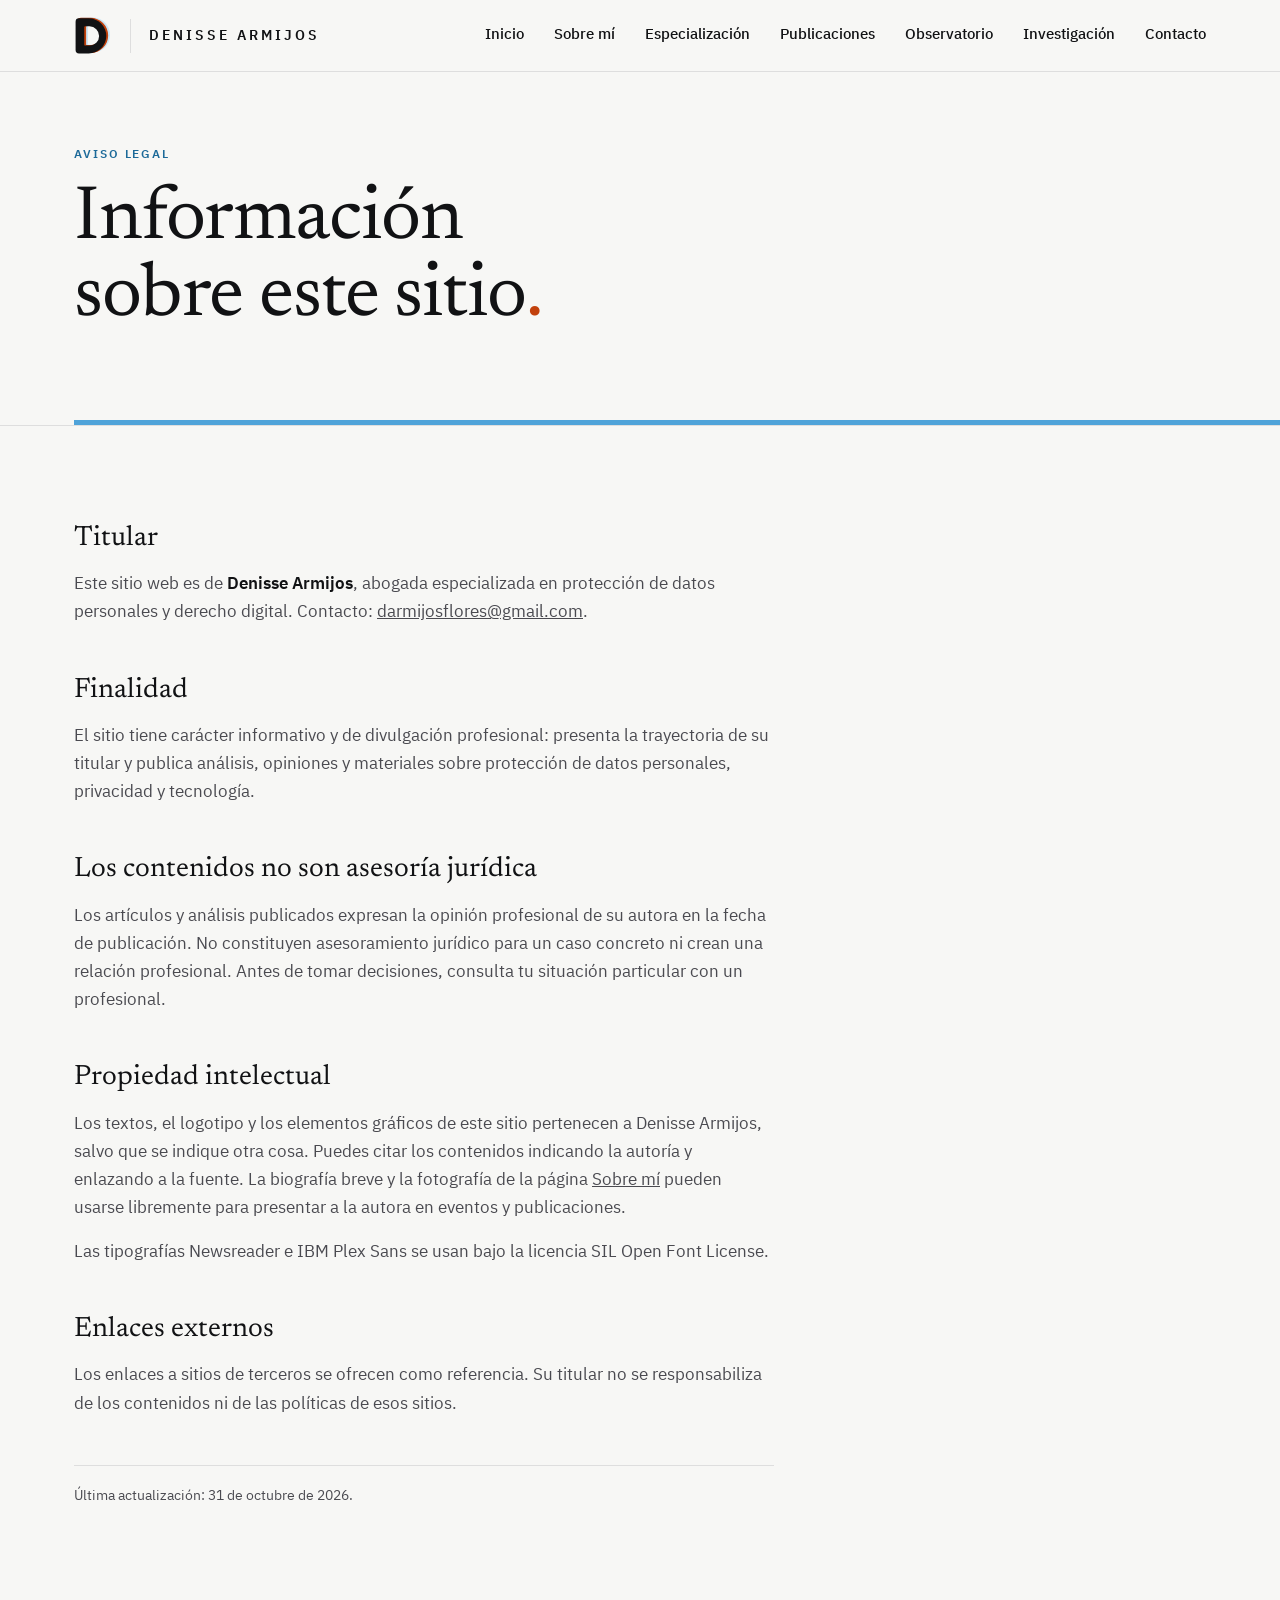
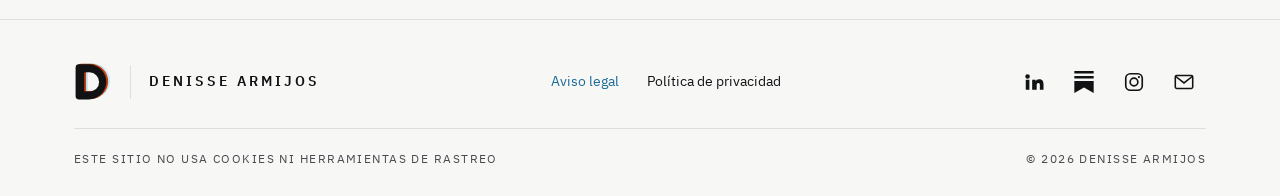
==== commit e6665c6d: "Paleta final: negro, beige, celeste como acento y naranja en los detalles Co-Authored-By: Claude Opu" ====
--- a/aviso-legal.html
+++ b/aviso-legal.html
@@ -16,7 +16,7 @@
 <meta name="twitter:card" content="summary_large_image">
 <link rel="canonical" href="https://darmijosflores.github.io/aviso-legal.html">
 <link rel="stylesheet" href="fonts.css">
-<link rel="stylesheet" href="styles.css?v=20261123b">
+<link rel="stylesheet" href="styles.css?v=20261123c">
 <link rel="icon" href="favicon.svg" type="image/svg+xml">
 <link rel="apple-touch-icon" href="apple-touch-icon.png">
 <script>if('IntersectionObserver' in window && !matchMedia('(prefers-reduced-motion: reduce)').matches) document.documentElement.classList.add('anim');</script>
@@ -38,7 +38,7 @@
 <svg width="0" height="0" style="position:absolute" aria-hidden="true">
   <symbol id="logo-d" viewBox="90 68 245 252">
     <path style="fill:var(--d2,#CBE6F5)" fill-rule="evenodd" transform="translate(24,-6)" d="M122 83 H185 A113.5 113.5 0 0 1 185 310 H122 A22 22 0 0 1 100 288 V105 A22 22 0 0 1 122 83 Z M162 135 H190 A62 62 0 0 1 190 259 H162 A6 6 0 0 1 156 253 V141 A6 6 0 0 1 162 135 Z"/>
-    <path style="fill:var(--d1,#4FA3D9)" fill-rule="evenodd" transform="translate(12,-3)" d="M122 83 H185 A113.5 113.5 0 0 1 185 310 H122 A22 22 0 0 1 100 288 V105 A22 22 0 0 1 122 83 Z M162 135 H190 A62 62 0 0 1 190 259 H162 A6 6 0 0 1 156 253 V141 A6 6 0 0 1 162 135 Z"/>
+    <path style="fill:var(--d1,#C2410C)" fill-rule="evenodd" transform="translate(12,-3)" d="M122 83 H185 A113.5 113.5 0 0 1 185 310 H122 A22 22 0 0 1 100 288 V105 A22 22 0 0 1 122 83 Z M162 135 H190 A62 62 0 0 1 190 259 H162 A6 6 0 0 1 156 253 V141 A6 6 0 0 1 162 135 Z"/>
     <path fill="currentColor" fill-rule="evenodd" d="M122 83 H185 A113.5 113.5 0 0 1 185 310 H122 A22 22 0 0 1 100 288 V105 A22 22 0 0 1 122 83 Z M162 135 H190 A62 62 0 0 1 190 259 H162 A6 6 0 0 1 156 253 V141 A6 6 0 0 1 162 135 Z"/>
   </symbol>
   <symbol id="arrow" viewBox="0 0 28 14"><path d="M0 7h26M20 1l6 6-6 6" fill="none" stroke="currentColor" stroke-width="1.6"/></symbol>
@@ -151,6 +151,6 @@
   </div>
 </footer>
 
-<script src="site.js?v=20261123b" defer></script>
+<script src="site.js?v=20261123c" defer></script>
 </body>
 </html>
--- a/styles.css
+++ b/styles.css
@@ -1,5 +1,5 @@
 /* Estilos compartidos — marca Denisse Armijos
-   Fondo papel, negro para textos y bloques, un solo acento celeste.
+   Fondo papel, negro para textos y bloques, acento celeste y detalles en naranja.
    Títulos en Newsreader, textos e interfaz en IBM Plex Sans. */
 :root {
   --tinta: #111214;        /* negro: textos, logotipo, bloques */
@@ -7,6 +7,8 @@
   --senal: #4FA3D9;        /* celeste: acento */
   --senal-texto: #1D6A99;  /* celeste para textos pequeños sobre claro */
   --senal-claro: #7CC4EE;  /* celeste sobre fondo negro */
+  --naranja: #C2410C;      /* naranja: detalles (puntos finales y capa del logo) */
+  --naranja-claro: #E8692F;/* naranja sobre fondo negro */
   --senal-suave: #A9D8F2;  /* etiquetas pequeñas sobre fondo negro */
   --niebla: #DEDEDE;       /* líneas y bordes */
   --blanco: #FFFFFF;
@@ -38,8 +40,8 @@
 .date svg { width: 18px; height: 18px; flex: none; }
 
 /* Isotipo e iconos: sus colores se controlan con variables */
-.mark { --d1: var(--senal); --d2: #CBE6F5; color: var(--tinta); }
-.mark.on-dark { --d1: var(--senal); --d2: #1E4A63; color: var(--papel); }
+.mark { --d1: var(--naranja); --d2: #CBE6F5; color: var(--tinta); }
+.mark.on-dark { --d1: var(--naranja-claro); --d2: #1E4A63; color: var(--papel); }
 .ico { width: 56px; height: 56px; flex: none; --ic-line: var(--tinta); --ic-fill: var(--senal); }
 
 /* Enlace con flecha */
@@ -88,7 +90,7 @@
 .masthead .wrap { padding-block: 72px 88px; position: relative; }
 .masthead .kicker { display: block; margin-bottom: 18px; }
 .masthead h1 { font-family: var(--display); font-weight: 400; font-size: clamp(42px, 6vw, 76px); line-height: 1.02; letter-spacing: -.015em; margin: 0; max-width: 18ch; text-wrap: balance; }
-.masthead h1 .punto { color: var(--senal); }
+.masthead h1 .punto { color: var(--naranja); }
 .masthead .intro { font-size: clamp(17px, 1.6vw, 20px); line-height: 1.55; color: var(--texto-2); max-width: 58ch; margin: 24px 0 0; }
 .masthead .rule { position: absolute; left: var(--rule-left, 24px); right: 0; bottom: 0; height: 5px; background: var(--senal); }
 @media (min-width: 1228px) { .masthead .rule { --rule-left: calc((100vw - var(--max)) / 2 + 24px); } }
@@ -119,7 +121,7 @@
 .talk { background: var(--tinta); color: var(--papel); }
 .talk .wrap { display: flex; align-items: center; justify-content: space-between; flex-wrap: wrap; gap: 24px 48px; padding-block: 56px; }
 .talk .btn { margin-left: auto; }
-.talk h2 .punto { color: var(--senal-claro); }
+.talk h2 .punto { color: var(--naranja-claro); }
 .talk h2 { font-family: var(--display); font-weight: 400; font-size: clamp(36px, 4.4vw, 52px); line-height: 1; letter-spacing: -.01em; margin: 0; }
 @media (max-width: 600px) { .talk .wrap { padding-block: 44px; } }
 
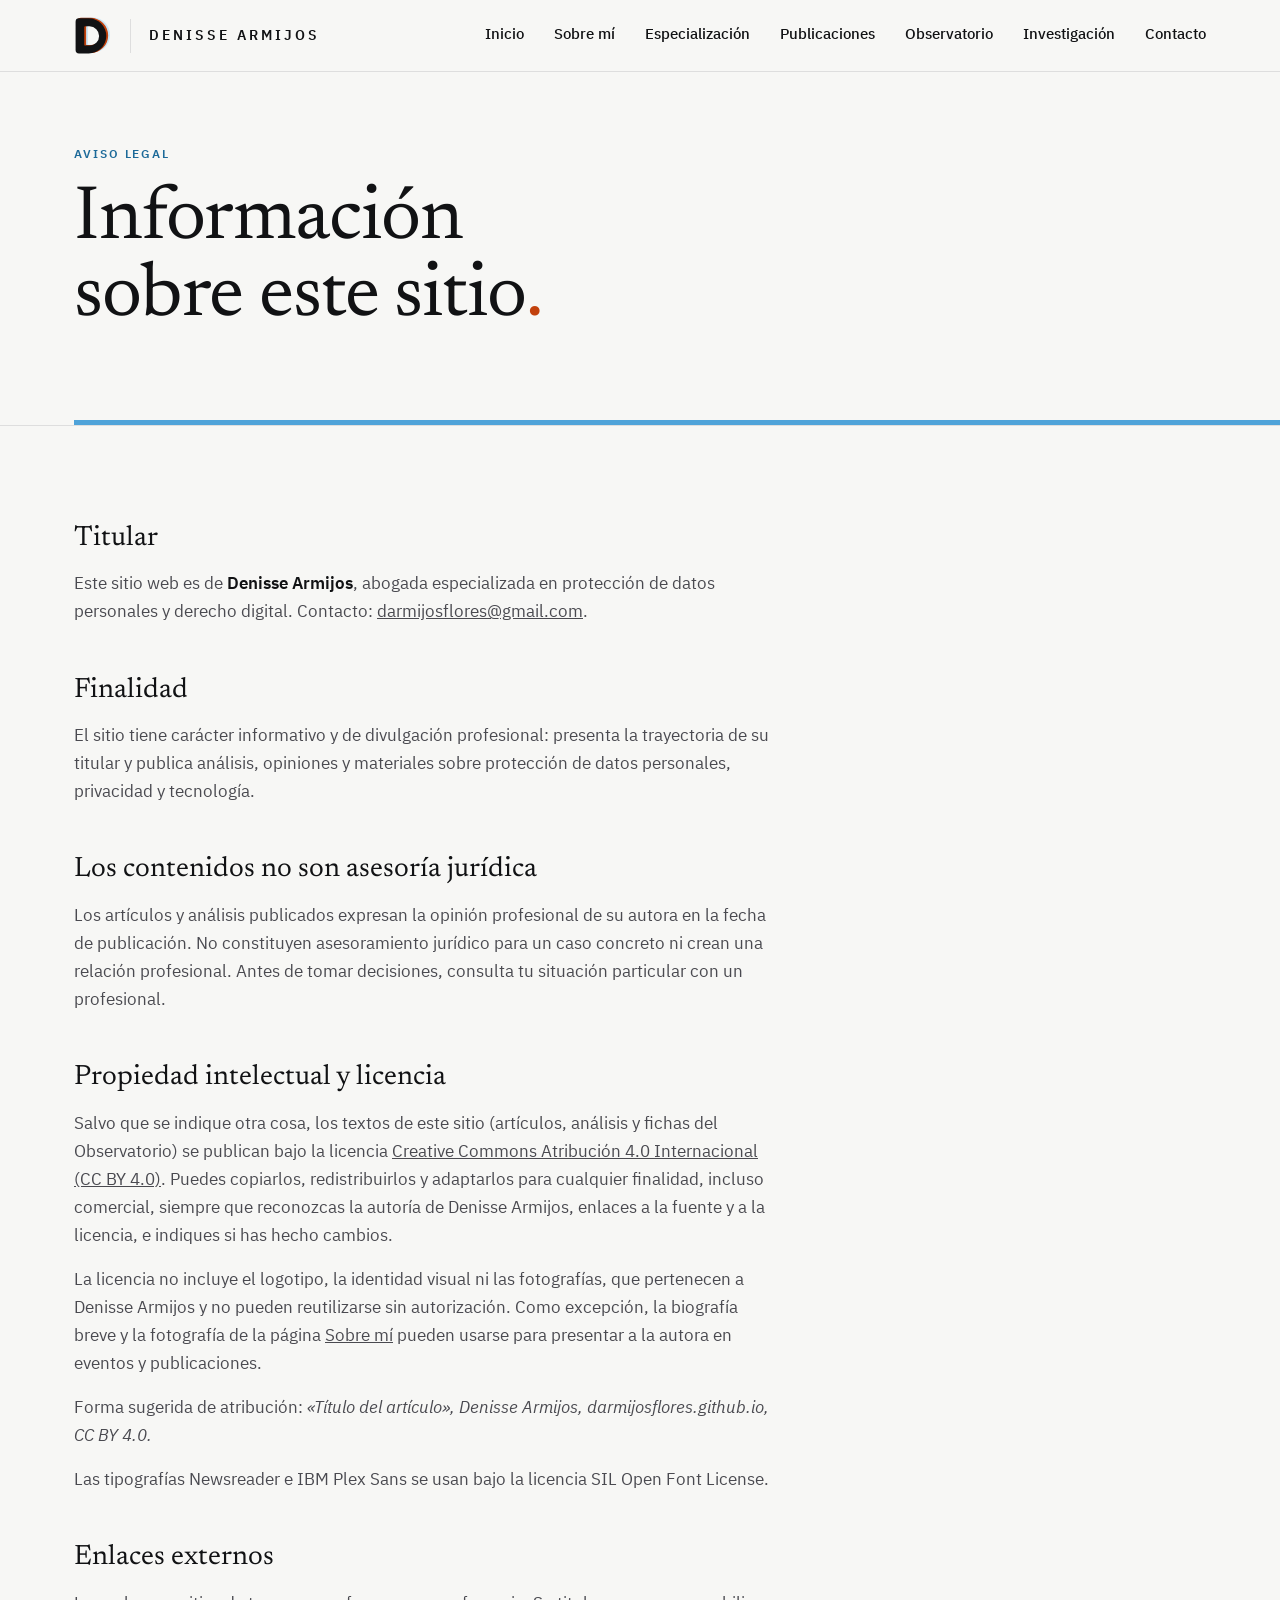
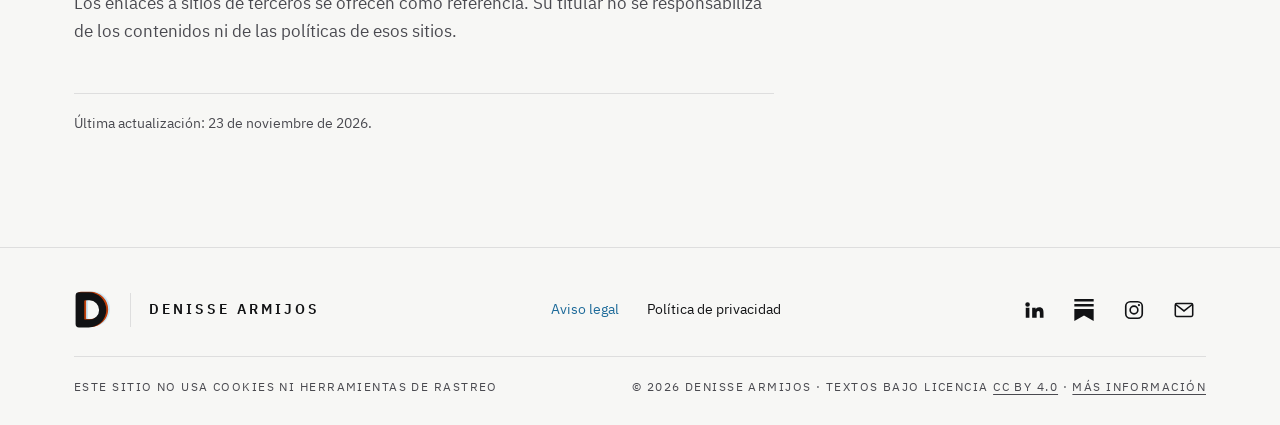
==== commit 830f784a: "Licencia CC BY 4.0 para los textos: nota en el pie y sección en el aviso legal Co-Authored-By: Claud" ====
--- a/aviso-legal.html
+++ b/aviso-legal.html
@@ -16,7 +16,7 @@
 <meta name="twitter:card" content="summary_large_image">
 <link rel="canonical" href="https://darmijosflores.github.io/aviso-legal.html">
 <link rel="stylesheet" href="fonts.css">
-<link rel="stylesheet" href="styles.css?v=20261123c">
+<link rel="stylesheet" href="styles.css?v=20261123d">
 <link rel="icon" href="favicon.svg" type="image/svg+xml">
 <link rel="apple-touch-icon" href="apple-touch-icon.png">
 <script>if('IntersectionObserver' in window && !matchMedia('(prefers-reduced-motion: reduce)').matches) document.documentElement.classList.add('anim');</script>
@@ -117,14 +117,16 @@
         <h2>Los contenidos no son asesoría jurídica</h2>
         <p>Los artículos y análisis publicados expresan la opinión profesional de su autora en la fecha de publicación. No constituyen asesoramiento jurídico para un caso concreto ni crean una relación profesional. Antes de tomar decisiones, consulta tu situación particular con un profesional.</p>
 
-        <h2>Propiedad intelectual</h2>
-        <p>Los textos, el logotipo y los elementos gráficos de este sitio pertenecen a Denisse Armijos, salvo que se indique otra cosa. Puedes citar los contenidos indicando la autoría y enlazando a la fuente. La biografía breve y la fotografía de la página <a href="perfil.html#medios">Sobre mí</a> pueden usarse libremente para presentar a la autora en eventos y publicaciones.</p>
+        <h2 id="licencia">Propiedad intelectual y licencia</h2>
+        <p>Salvo que se indique otra cosa, los textos de este sitio (artículos, análisis y fichas del Observatorio) se publican bajo la licencia <a href="https://creativecommons.org/licenses/by/4.0/deed.es" target="_blank" rel="license noopener">Creative Commons Atribución 4.0 Internacional (CC BY 4.0)</a>. Puedes copiarlos, redistribuirlos y adaptarlos para cualquier finalidad, incluso comercial, siempre que reconozcas la autoría de Denisse Armijos, enlaces a la fuente y a la licencia, e indiques si has hecho cambios.</p>
+        <p>La licencia no incluye el logotipo, la identidad visual ni las fotografías, que pertenecen a Denisse Armijos y no pueden reutilizarse sin autorización. Como excepción, la biografía breve y la fotografía de la página <a href="perfil.html#medios">Sobre mí</a> pueden usarse para presentar a la autora en eventos y publicaciones.</p>
+        <p>Forma sugerida de atribución: <em>«Título del artículo», Denisse Armijos, darmijosflores.github.io, CC BY 4.0.</em></p>
         <p>Las tipografías Newsreader e IBM Plex Sans se usan bajo la licencia SIL Open Font License.</p>
 
         <h2>Enlaces externos</h2>
         <p>Los enlaces a sitios de terceros se ofrecen como referencia. Su titular no se responsabiliza de los contenidos ni de las políticas de esos sitios.</p>
 
-        <p class="upd">Última actualización: 31 de octubre de 2026.</p>
+        <p class="upd">Última actualización: 23 de noviembre de 2026.</p>
       </div>
     </div>
   </section>
@@ -147,10 +149,10 @@
       <a href="https://www.instagram.com/denissearmijospdp/" target="_blank" rel="noopener" aria-label="Instagram de Denisse Armijos"><svg aria-hidden="true"><use href="#instagram"/></svg></a>
       <a href="mailto:darmijosflores@gmail.com" aria-label="Escribir a Denisse Armijos"><svg aria-hidden="true"><use href="#mail"/></svg></a>
     </div>
-    <div class="f-note"><span>Este sitio no usa cookies ni herramientas de rastreo</span><span>© 2026 Denisse Armijos</span></div>
+    <div class="f-note"><span>Este sitio no usa cookies ni herramientas de rastreo</span><span>© 2026 Denisse Armijos · Textos bajo licencia <a href="https://creativecommons.org/licenses/by/4.0/deed.es" target="_blank" rel="license noopener">CC BY 4.0</a> · <a href="aviso-legal.html#licencia">Más información</a></span></div>
   </div>
 </footer>
 
-<script src="site.js?v=20261123c" defer></script>
+<script src="site.js?v=20261123d" defer></script>
 </body>
 </html>
--- a/styles.css
+++ b/styles.css
@@ -139,6 +139,8 @@
 .f-social a { width: 44px; height: 44px; display: grid; place-items: center; color: var(--tinta); }
 .f-social a:hover { color: var(--senal-texto); }
 .f-social svg { width: 22px; height: 22px; }
+.f-note a { color: inherit; text-underline-offset: 3px; }
+.f-note a:hover { color: var(--senal-texto); }
 .f-note { flex-basis: 100%; display: flex; justify-content: space-between; flex-wrap: wrap; gap: 8px 24px; border-top: 1px solid var(--niebla); padding-top: 20px; font-size: 12px; letter-spacing: .12em; text-transform: uppercase; color: var(--texto-2); }
 
 /* ---------- Animación al hacer scroll ----------
